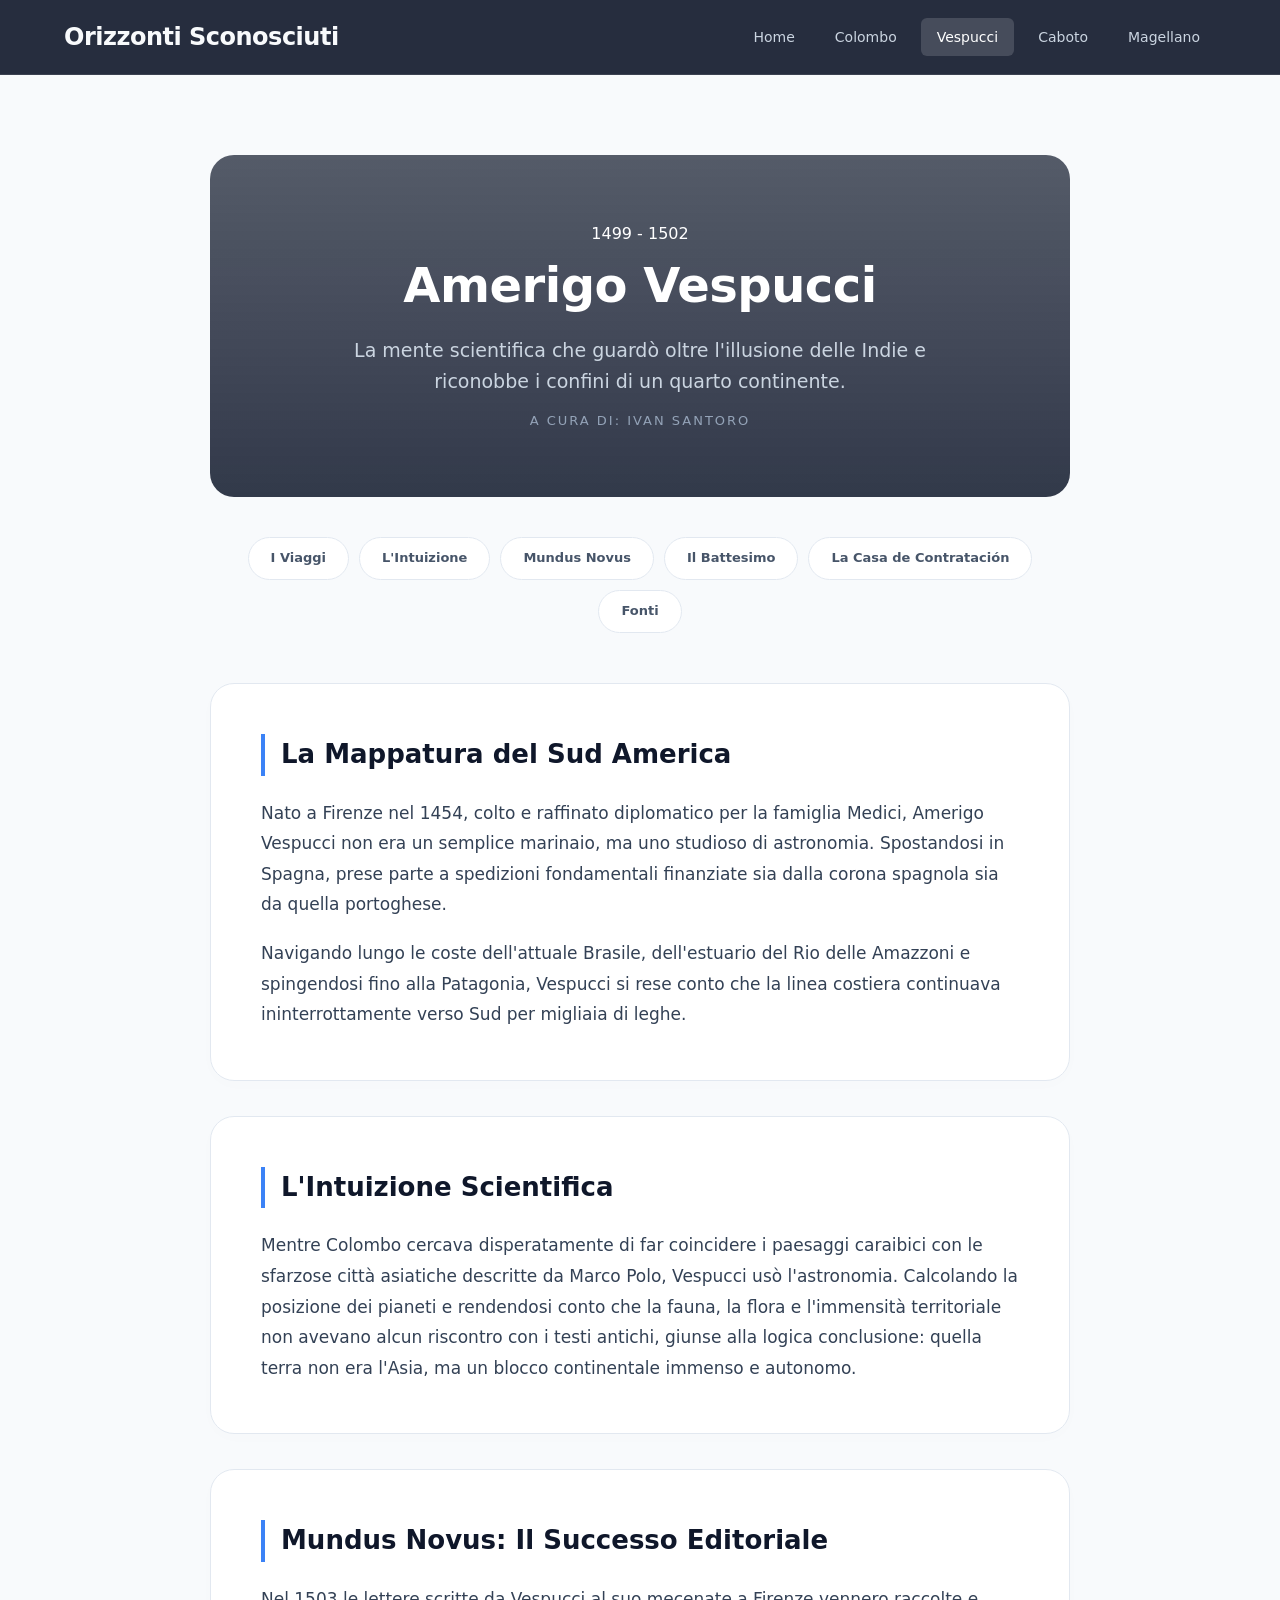
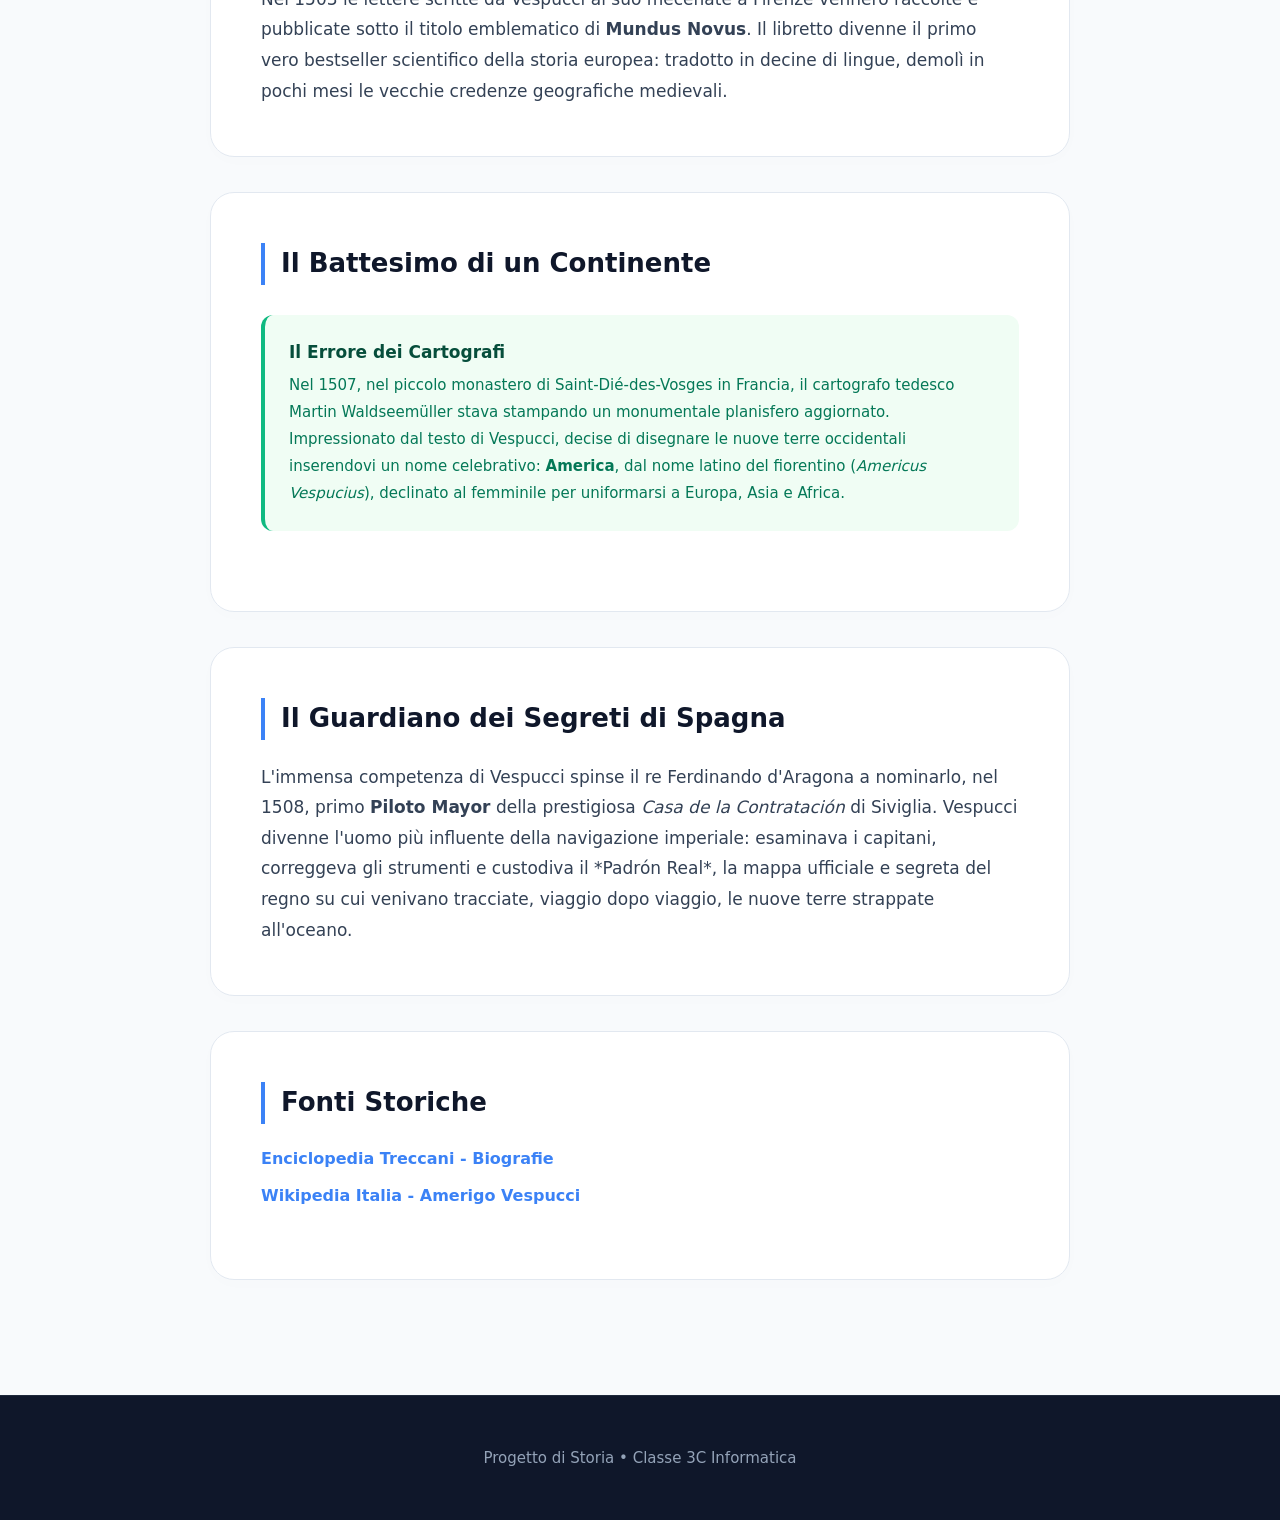
==== amerigo.html @ adb6362d "Update amerigo.html" ====
<!DOCTYPE html>
<html lang="it">
<head>
    <meta charset="UTF-8">
    <meta name="viewport" content="width=device-width, initial-scale=1.0">
    <title>Amerigo Vespucci - Mundus Novus</title>
    <link rel="stylesheet" href="style.css">
    <link rel="stylesheet" href="navigatori.css">
</head>
<body class="pagina-navigatore">

    <header>
        <div class="logo">
            <h1>Orizzonti Sconosciuti</h1>
        </div>
        <nav>
            <a href="index.html">Home</a>
            <a href="colombo.html">Colombo</a>
            <a href="amerigo.html" class="active">Vespucci</a>
            <a href="caboto.html">Caboto</a>
            <a href="magellano.html">Magellano</a>
        </nav>
    </header>

    <main class="container">
        <section class="pagina-hero vespucci animate-fade">
            <span class="date-hero">1499 - 1502</span>
            <h2>Amerigo Vespucci</h2>
            <p>La mente scientifica che guardò oltre l'illusione delle Indie e riconobbe i confini di un quarto continente.</p>
            <span class="autore">A cura di: Ivan Santoro</span>
        </section>

        <div class="ancore scroll-reveal">
            <a href="#viaggi">I Viaggi</a>
            <a href="#continente">L'Intuizione</a>
            <a href="#lettere">Mundus Novus</a>
            <a href="#nome">Il Battesimo</a>
            <a href="#siviglia">La Casa de Contratación</a>
            <a href="#fonti">Fonti</a>
        </div>

        <section id="viaggi" class="sezione-contenuto scroll-reveal">
            <h3>La Mappatura del Sud America</h3>
            <p>Nato a Firenze nel 1454, colto e raffinato diplomatico per la famiglia Medici, Amerigo Vespucci non era un semplice marinaio, ma uno studioso di astronomia. Spostandosi in Spagna, prese parte a spedizioni fondamentali finanziate sia dalla corona spagnola sia da quella portoghese.</p>
            <p>Navigando lungo le coste dell'attuale Brasile, dell'estuario del Rio delle Amazzoni e spingendosi fino alla Patagonia, Vespucci si rese conto che la linea costiera continuava ininterrottamente verso Sud per migliaia di leghe.</p>
        </section>

        <section id="continente" class="sezione-contenuto scroll-reveal">
            <h3>L'Intuizione Scientifica</h3>
            <p>Mentre Colombo cercava disperatamente di far coincidere i paesaggi caraibici con le sfarzose città asiatiche descritte da Marco Polo, Vespucci usò l'astronomia. Calcolando la posizione dei pianeti e rendendosi conto che la fauna, la flora e l'immensità territoriale non avevano alcun riscontro con i testi antichi, giunse alla logica conclusione: quella terra non era l'Asia, ma un blocco continentale immenso e autonomo.</p>
        </section>

        <section id="lettere" class="sezione-contenuto scroll-reveal">
            <h3>Mundus Novus: Il Successo Editoriale</h3>
            <p>Nel 1503 le lettere scritte da Vespucci al suo mecenate a Firenze vennero raccolte e pubblicate sotto il titolo emblematico di <strong>Mundus Novus</strong>. Il libretto divenne il primo vero bestseller scientifico della storia europea: tradotto in decine di lingue, demolì in pochi mesi le vecchie credenze geografiche medievali.</p>
        </section>

        <section id="nome" class="sezione-contenuto scroll-reveal">
            <h3>Il Battesimo di un Continente</h3>
            <div class="info-box">
                <h5>Il Errore dei Cartografi</h5>
                <p>Nel 1507, nel piccolo monastero di Saint-Dié-des-Vosges in Francia, il cartografo tedesco Martin Waldseemüller stava stampando un monumentale planisfero aggiornato. Impressionato dal testo di Vespucci, decise di disegnare le nuove terre occidentali inserendovi un nome celebrativo: <strong>America</strong>, dal nome latino del fiorentino (<em>Americus Vespucius</em>), declinato al femminile per uniformarsi a Europa, Asia e Africa.</p>
            </div>
        </section>

        <section id="siviglia" class="sezione-contenuto scroll-reveal">
            <h3>Il Guardiano dei Segreti di Spagna</h3>
            <p>L'immensa competenza di Vespucci spinse il re Ferdinando d'Aragona a nominarlo, nel 1508, primo <strong>Piloto Mayor</strong> della prestigiosa <em>Casa de la Contratación</em> di Siviglia. Vespucci divenne l'uomo più influente della navigazione imperiale: esaminava i capitani, correggeva gli strumenti e custodiva il *Padrón Real*, la mappa ufficiale e segreta del regno su cui venivano tracciate, viaggio dopo viaggio, le nuove terre strappate all'oceano.</p>
        </section>

        <section id="fonti" class="sezione-contenuto scroll-reveal fonti">
            <h3>Fonti Storiche</h3>
            <ul>
                <li><a href="https://www.treccani.it/enciclopedia/amerigo-vespucci/" target="_blank">Enciclopedia Treccani - Biografie</a></li>
                <li><a href="https://it.wikipedia.org/wiki/Amerigo_Vespucci" target="_blank">Wikipedia Italia - Amerigo Vespucci</a></li>
            </ul>
        </section>
    </main>

    <footer>
        <p>Progetto di Storia &bull; Classe 3C Informatica</p>
    </footer>

    <button id="backToTop" title="Torna in alto">&#9875;</button>
    <script src="main.js"></script>
</body>
</html>
---- style.css ----
/* --- RESET ARCHITETTURALE DI BASE --- */
* {
    margin: 0;
    padding: 0;
    box-sizing: border-box;
}

html {
    scroll-behavior: smooth;
    scroll-padding-top: 90px;
}

body {
    font-family: system-ui, -apple-system, BlinkMacSystemFont, 'Segoe UI', Roboto, sans-serif;
    background-color: #f8fafc;
    color: #1e293b;
    overflow-x: hidden;
    line-height: 1.6;
}

/* --- HEADER GLASSMORPHISM (STILE APPLE) --- */
header {
    background-color: rgba(15, 23, 42, 0.9);
    backdrop-filter: blur(12px);
    -webkit-backdrop-filter: blur(12px);
    display: flex;
    justify-content: space-between;
    align-items: center;
    padding: 18px 5%;
    position: sticky;
    top: 0;
    z-index: 1000;
    border-bottom: 1px solid rgba(255, 255, 255, 0.1);
}

.logo h1 {
    color: #f8fafc;
    font-size: 24px;
    font-weight: 800;
    letter-spacing: -0.5px;
}

nav {
    display: flex;
    gap: 8px;
}

nav a {
    color: #cbd5e1;
    text-decoration: none;
    padding: 8px 16px;
    border-radius: 6px;
    font-weight: 500;
    font-size: 14px;
    transition: all 0.25s ease;
}

nav a:hover, nav a.active {
    background-color: rgba(255, 255, 255, 0.15);
    color: #ffffff;
}

/* --- CINEMATIC HERO SECTION --- */
.hero {
    height: 65vh;
    min-height: 450px;
    background-image: linear-gradient(rgba(15, 23, 42, 0.65), rgba(15, 23, 42, 0.85)),
        url("https://images.unsplash.com/photo-1521295121783-8a321d551ad2?q=80&w=1600&auto=format&fit=crop");
    background-size: cover;
    background-position: center;
    display: flex;
    justify-content: center;
    align-items: center;
    text-align: center;
    padding: 0 20px;
}

.hero-text {
    max-width: 800px;
}

.hero h2 {
    color: #ffffff;
    font-size: clamp(32px, 5vw, 54px);
    font-weight: 800;
    margin-bottom: 20px;
    letter-spacing: -1px;
}

.hero p {
    color: #e2e8f0;
    font-size: clamp(16px, 2vw, 22px);
    font-weight: 300;
}

/* --- CONTENUTI PRINCIPALI --- */
main {
    max-width: 1200px;
    margin: 0 auto;
    padding: 80px 20px;
}

.introduzione {
    background: #ffffff;
    padding: 50px;
    border-radius: 20px;
    box-shadow: 0 10px 30px rgba(0,0,0,0.02);
    border: 1px solid #e2e8f0;
    margin-bottom: 90px;
}

.introduzione h2, .argomenti h2 {
    color: #0f172a;
    font-size: 32px;
    font-weight: 700;
    margin-bottom: 24px;
    letter-spacing: -0.5px;
}

.introduzione p {
    font-size: 18px;
    color: #475569;
    margin-bottom: 20px;
}

.introduzione p:last-child {
    margin-bottom: 0;
}

/* --- LE SMART CARDS --- */
.contenitore-card {
    display: grid;
    grid-template-columns: repeat(auto-fit, minmax(260px, 1fr));
    gap: 30px;
    margin-top: 30px;
}

.card {
    background: #ffffff;
    border-radius: 20px;
    border: 1px solid #e2e8f0;
    padding: 35px;
    display: flex;
    flex-direction: column;
    justify-content: space-between;
    box-shadow: 0 4px 6px -1px rgba(0, 0, 0, 0.01);
    transition: transform 0.4s cubic-bezier(0.175, 0.885, 0.32, 1.275), box-shadow 0.3s ease;
}

.card:hover {
    transform: translateY(-10px);
    box-shadow: 0 25px 40px -10px rgba(15, 23, 42, 0.12);
}

.card h3 {
    color: #0f172a;
    font-size: 22px;
    margin-bottom: 14px;
    font-weight: 700;
}

.card p {
    color: #64748b;
    font-size: 15px;
    margin-bottom: 30px;
}

.btn {
    display: block;
    text-align: center;
    background-color: #0f172a;
    color: #ffffff;
    text-decoration: none;
    padding: 12px 24px;
    border-radius: 10px;
    font-weight: 600;
    font-size: 14px;
    transition: background-color 0.2s ease;
}

.btn:hover {
    background-color: #1e293b;
}

/* --- PIE DI PAGINA STILIZZATO --- */
footer {
    background-color: #0f172a;
    color: #64748b;
    text-align: center;
    padding: 50px 20px;
    border-top: 1px solid #1e293b;
}

footer p {
    font-size: 15px;
    font-weight: 500;
    color: #94a3b8;
}

footer .credits {
    margin-top: 12px;
    font-size: 14px;
    color: #64748b;
}

footer .credits span {
    color: #f1f5f9;
    font-weight: 600;
}

/* --- PULSANTE TORNA SU (BACK TO TOP) --- */
#backToTop {
    display: none;
    position: fixed;
    bottom: 30px;
    right: 30px;
    z-index: 99;
    background-color: #0f172a;
    color: white;
    border: 1px solid #334155;
    width: 48px;
    height: 48px;
    border-radius: 50%;
    font-size: 20px;
    cursor: pointer;
    transition: all 0.25s ease;
    box-shadow: 0 4px 15px rgba(0,0,0,0.2);
}

#backToTop:hover {
    background-color: #1e293b;
    transform: translateY(-4px);
}

/* --- CONFIGURAZIONI ANIMAZIONI JS --- */
.animate-fade {
    animation: fadeIn 0.8s ease forwards;
}

@keyframes fadeIn {
    from { opacity: 0; transform: translateY(15px); }
    to { opacity: 1; transform: translateY(0); }
}

.scroll-reveal {
    opacity: 0;
    transform: translateY(40px);
    filter: blur(4px);
    transition: opacity 0.8s ease, transform 0.8s ease, filter 0.8s ease;
}

.scroll-reveal.revealed {
    opacity: 1;
    transform: translateY(0);
    filter: blur(0);
}

/* --- RESPONSIVE OPTIMIZATION --- */
@media (max-width: 768px) {
    header {
        flex-direction: column;
        gap: 15px;
        padding: 20px;
    }
    nav {
        flex-wrap: wrap;
        justify-content: center;
    }
    .introduzione {
        padding: 30px;
    }
}
---- navigatori.css ----
/* --- ARCHITETTURA PAGINE INTERNE --- */
.container {
    max-width: 900px !important;
}

/* HERO CON SFONDO BANNER DINAMICO */
.pagina-hero {
    height: 38vh;
    min-height: 300px;
    border-radius: 24px;
    display: flex;
    flex-direction: column;
    justify-content: center;
    align-items: center;
    text-align: center;
    padding: 40px;
    color: white;
    margin-bottom: 40px;
    background-size: cover;
    background-position: center;
}

.pagina-hero.colombo { background-image: linear-gradient(rgba(15, 23, 42, 0.7), rgba(15, 23, 42, 0.85)), url("https://images.unsplash.com/photo-1505764706515-aa95265c5abc?q=80&w=1200"); }
.pagina-hero.vespucci { background-image: linear-gradient(rgba(15, 23, 42, 0.7), rgba(15, 23, 42, 0.85)), url("https://images.unsplash.com/photo-1451187580459-43490279c0fa?q=80&w=1200"); }
.pagina-hero.caboto { background-image: linear-gradient(rgba(15, 23, 42, 0.7), rgba(15, 23, 42, 0.85)), url("https://images.unsplash.com/photo-1516450360452-9312f5e86fc7?q=80&w=1200"); }
.pagina-hero.magellano { background-image: linear-gradient(rgba(15, 23, 42, 0.7), rgba(15, 23, 42, 0.85)), url("https://images.unsplash.com/photo-1507525428034-b723cf961d3e?q=80&w=1200"); }

.pagina-hero h2 {
    font-size: clamp(30px, 4.5vw, 48px);
    font-weight: 800;
    margin-bottom: 12px;
    letter-spacing: -0.5px;
}

.pagina-hero p {
    font-size: clamp(15px, 1.6vw, 19px);
    color: #cbd5e1;
    max-width: 650px;
    font-weight: 300;
}

.pagina-hero .autore {
    margin-top: 15px;
    font-size: 13px;
    text-transform: uppercase;
    letter-spacing: 2px;
    color: #94a3b8;
}

/* INDICI ANCORE ARROTONDATI (PILLOLE) */
.ancore {
    display: flex;
    flex-wrap: wrap;
    gap: 10px;
    justify-content: center;
    margin-bottom: 50px;
}

.ancore a {
    text-decoration: none;
    background-color: #ffffff;
    color: #475569;
    padding: 10px 22px;
    border-radius: 30px;
    font-size: 13px;
    font-weight: 600;
    border: 1px solid #e2e8f0;
    transition: all 0.25s ease;
}

.ancore a:hover {
    background-color: #0f172a;
    color: #ffffff;
    border-color: #0f172a;
    transform: translateY(-2px);
}

/* SEZIONI ARTICOLO EDITORIALE */
.sezione-contenuto {
    background: #ffffff;
    border-radius: 24px;
    padding: 50px;
    margin-bottom: 35px;
    border: 1px solid #e2e8f0;
    box-shadow: 0 4px 20px rgba(0,0,0,0.01);
}

.sezione-contenuto h3 {
    color: #0f172a;
    font-size: 26px;
    font-weight: 700;
    margin-bottom: 22px;
    border-left: 4px solid #3b82f6;
    padding-left: 16px;
}

.sezione-contenuto p {
    font-size: 17px;
    color: #334155;
    line-height: 1.8;
    margin-bottom: 18px;
}

.sezione-contenuto p:last-child {
    margin-bottom: 0;
}

/* SISTEMA LISTE */
.sezione-contenuto ul {
    margin-left: 25px;
    margin-bottom: 20px;
    color: #334155;
}

.sezione-contenuto li {
    margin-bottom: 12px;
    font-size: 16px;
}

/* APPUNTI E CURIOSTIÀ (HIGHLIGHT BOX) */
.info-box {
    background-color: #f0fdf4;
    border-left: 4px solid #10b981;
    padding: 24px;
    border-radius: 12px;
    margin: 30px 0;
}

.info-box h5 {
    color: #064e3b;
    font-size: 17px;
    font-weight: 700;
    margin-bottom: 6px;
}

.info-box p {
    color: #047857;
    font-size: 15px;
    margin-bottom: 0;
}

/* BLOCCO FONTI LINKABILI */
.fonti ul {
    list-style-type: none;
    margin-left: 0;
}

.fonti li a {
    color: #3b82f6;
    text-decoration: none;
    font-weight: 600;
    font-size: 16px;
    display: inline-block;
    transition: color 0.2s ease;
}

.fonti li a:hover {
    color: #1d4ed8;
    text-decoration: underline;
}

@media (max-width: 768px) {
    .sezione-contenuto {
        padding: 35px 20px;
    }
}
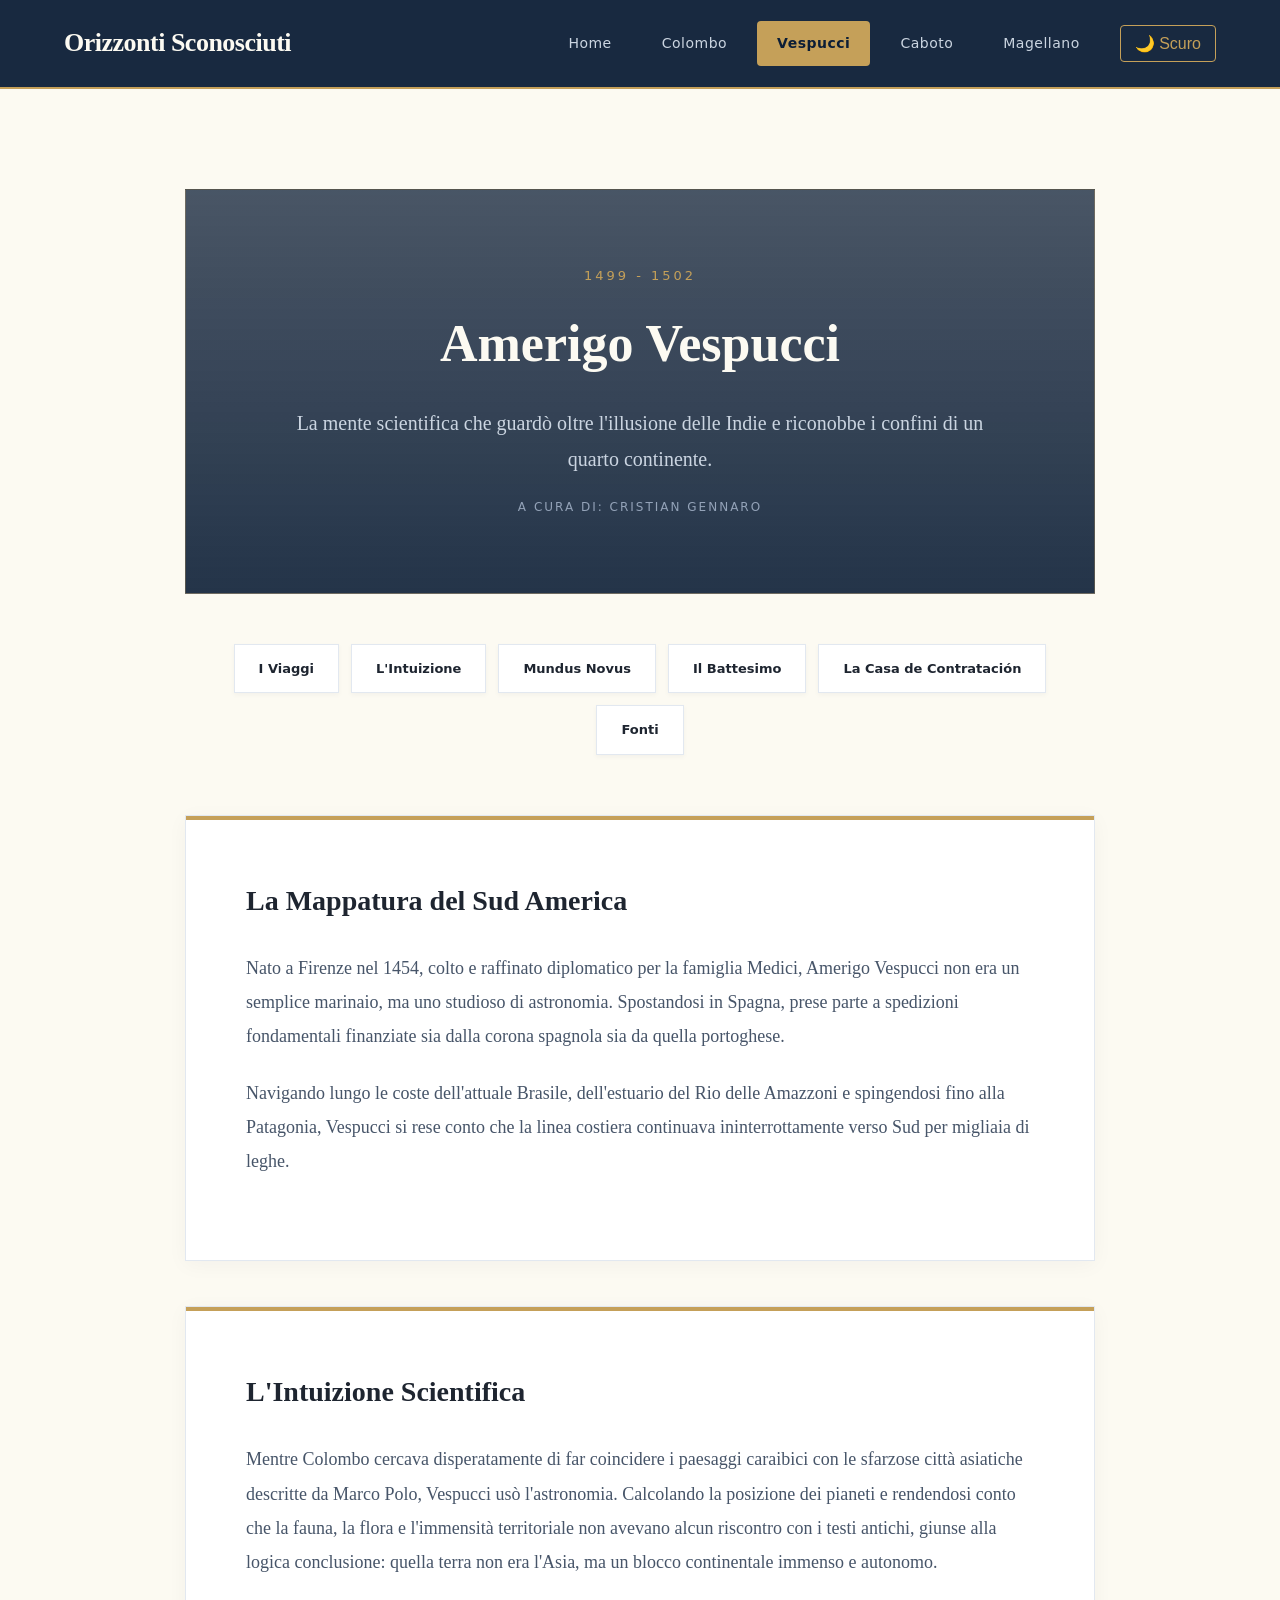
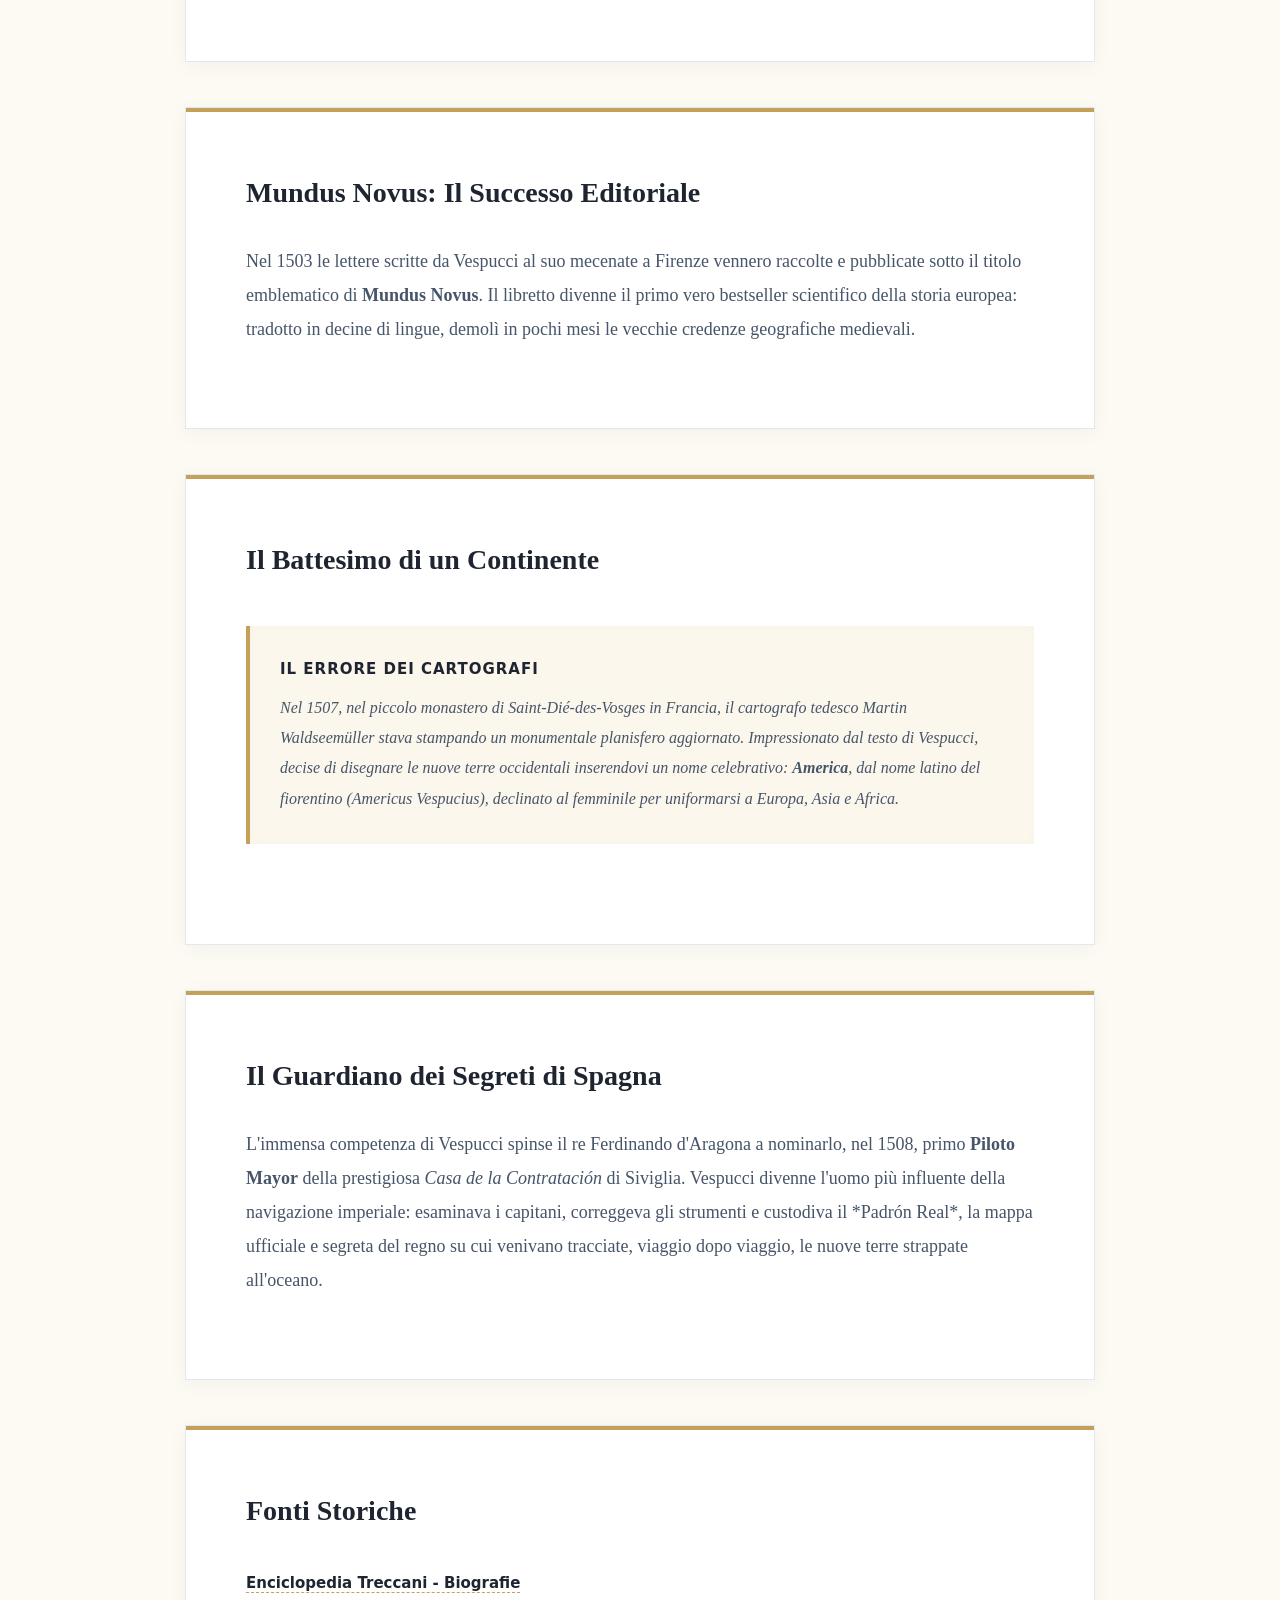
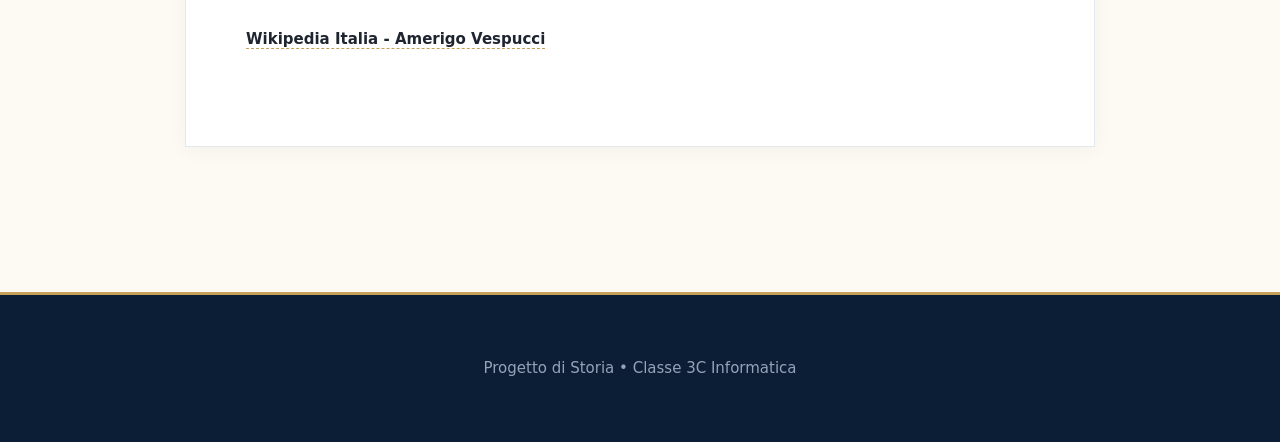
==== commit 5f2fa4b0: "nomi" ====
--- a/amerigo.html
+++ b/amerigo.html
@@ -27,7 +27,7 @@
             <span class="date-hero">1499 - 1502</span>
             <h2>Amerigo Vespucci</h2>
             <p>La mente scientifica che guardò oltre l'illusione delle Indie e riconobbe i confini di un quarto continente.</p>
-            <span class="autore">A cura di: Ivan Santoro</span>
+            <span class="autore">A cura di: Cristian Gennaro</span>
         </section>
 
         <div class="ancore scroll-reveal">
--- a/style.css
+++ b/style.css
@@ -1,71 +1,164 @@
-/* --- RESET ARCHITETTURALE DI BASE --- */
+/* --- TAVOLOZZA COLORI STORICA VARIABILE --- */
+:root {
+    /* Tema Chiaro (Premium Heritage) */
+    --bg-page: #fcfaf2;         /* Carta/Avorio antico */
+    --bg-card: #ffffff;         /* Bianco puro per stacco */
+    --text-main: #1e2530;       /* Antracite morbido */
+    --text-muted: #475569;      /* Grigio ardesia */
+    --text-hero: #e2e8f0;
+    --navy-imperial: #0c1e36;   /* Blu Oltremare degli oceani */
+    --gold-ancient: #c5a059;    /* Oro antico / Ottone dei sestanti */
+    --shadow: rgba(12, 30, 54, 0.04);
+    --shadow-hover: rgba(12, 30, 54, 0.15);
+    --border-color: #e2e8f0;
+    --box-info-bg: #fbf7ec;
+}
+
+[data-theme="dark"] {
+    /* Tema Scuro (Abisso Oceanico Noctis) */
+    --bg-page: #07111e;         /* Blu notte profondo quasi nero */
+    --bg-card: #0c1e36;         /* Il blu oltremare diventa lo sfondo delle card */
+    --text-main: #fcfaf2;       /* Il testo diventa avorio */
+    --text-muted: #cbd5e1;      /* Grigio chiaro */
+    --text-hero: #e2e8f0;
+    --navy-imperial: #07111e;   /* Inversione sui contrasti dei menu */
+    --gold-ancient: #e5c17d;    /* Un oro leggermente più luminoso per risaltare sullo scuro */
+    --shadow: rgba(0, 0, 0, 0.4);
+    --shadow-hover: rgba(197, 160, 89, 0.15);
+    --border-color: #1e293b;
+    --box-info-bg: #112237;
+}
+
 * {
     margin: 0;
     padding: 0;
     box-sizing: border-box;
+    transition: background-color 0.4s ease, color 0.4s ease, border-color 0.4s ease, box-shadow 0.4s ease;
 }
 
 html {
     scroll-behavior: smooth;
-    scroll-padding-top: 90px;
+    scroll-padding-top: 100px;
 }
 
 body {
-    font-family: system-ui, -apple-system, BlinkMacSystemFont, 'Segoe UI', Roboto, sans-serif;
-    background-color: #f8fafc;
-    color: #1e293b;
+    font-family: 'Georgia', Garamond, serif;
+    background-color: var(--bg-page);
+    color: var(--text-main);
     overflow-x: hidden;
-    line-height: 1.6;
-}
-
-/* --- HEADER GLASSMORPHISM (STILE APPLE) --- */
+    line-height: 1.8;
+}
+
+/* --- CINEMATIC SCREEN LOADER --- */
+#loader {
+    position: fixed;
+    top: 0; left: 0; width: 100%; height: 100%;
+    background-color: #0c1e36;
+    z-index: 9999;
+    display: flex;
+    flex-direction: column;
+    justify-content: center;
+    align-items: center;
+    color: #c5a059;
+    transition: opacity 0.6s ease, visibility 0.6s;
+}
+
+.bussola-loader {
+    width: 60px;
+    height: 60px;
+    border: 4px dashed #c5a059;
+    border-radius: 50%;
+    animation: ruota 3s linear infinite;
+    margin-bottom: 20px;
+}
+
+@keyframes ruota {
+    from { transform: rotate(0deg); }
+    to { transform: rotate(360deg); }
+}
+
+#loader p {
+    font-family: system-ui, sans-serif;
+    font-size: 14px;
+    letter-spacing: 2px;
+    text-transform: uppercase;
+}
+
+/* --- NAVIGAZIONE IMPERIALE --- */
 header {
-    background-color: rgba(15, 23, 42, 0.9);
-    backdrop-filter: blur(12px);
-    -webkit-backdrop-filter: blur(12px);
+    background-color: rgba(12, 30, 54, 0.95);
+    backdrop-filter: blur(10px);
+    -webkit-backdrop-filter: blur(10px);
     display: flex;
     justify-content: space-between;
     align-items: center;
-    padding: 18px 5%;
+    padding: 20px 5%;
     position: sticky;
     top: 0;
     z-index: 1000;
-    border-bottom: 1px solid rgba(255, 255, 255, 0.1);
+    border-bottom: 2px solid var(--gold-ancient);
 }
 
 .logo h1 {
-    color: #f8fafc;
-    font-size: 24px;
-    font-weight: 800;
+    color: #fcfaf2;
+    font-family: 'Georgia', serif;
+    font-size: 26px;
+    font-weight: 900;
     letter-spacing: -0.5px;
 }
 
 nav {
     display: flex;
-    gap: 8px;
+    gap: 10px;
+    align-items: center;
 }
 
 nav a {
     color: #cbd5e1;
     text-decoration: none;
-    padding: 8px 16px;
-    border-radius: 6px;
+    padding: 10px 20px;
+    border-radius: 4px;
+    font-family: system-ui, sans-serif;
     font-weight: 500;
     font-size: 14px;
-    transition: all 0.25s ease;
+    letter-spacing: 0.5px;
+    transition: all 0.3s ease;
 }
 
 nav a:hover, nav a.active {
-    background-color: rgba(255, 255, 255, 0.15);
-    color: #ffffff;
-}
-
-/* --- CINEMATIC HERO SECTION --- */
+    background-color: var(--gold-ancient);
+    color: #0c1e36;
+    font-weight: 600;
+}
+
+/* --- INTERRUTTORE TEMA INIETTATO DA JS --- */
+.theme-toggle-btn {
+    background: none;
+    border: 1px solid var(--gold-ancient);
+    color: var(--gold-ancient);
+    padding: 8px 14px;
+    cursor: pointer;
+    border-radius: 4px;
+    font-size: 16px;
+    display: flex;
+    align-items: center;
+    justify-content: center;
+    transition: all 0.3s ease;
+    margin-left: 10px;
+}
+
+.theme-toggle-btn:hover {
+    background-color: var(--gold-ancient);
+    color: #0c1e36;
+    transform: scale(1.05);
+}
+
+/* --- BANNER PRINCIPALE ED EDITORIALE --- */
 .hero {
-    height: 65vh;
-    min-height: 450px;
-    background-image: linear-gradient(rgba(15, 23, 42, 0.65), rgba(15, 23, 42, 0.85)),
-        url("https://images.unsplash.com/photo-1521295121783-8a321d551ad2?q=80&w=1600&auto=format&fit=crop");
+    height: 75vh;
+    min-height: 500px;
+    background-image: linear-gradient(rgba(12, 30, 54, 0.7), rgba(12, 30, 54, 0.9)),
+        url("https://images.unsplash.com/photo-1521295121783-8a321d551ad2?q=80&w=1600");
     background-size: cover;
     background-position: center;
     display: flex;
@@ -73,180 +166,206 @@
     align-items: center;
     text-align: center;
     padding: 0 20px;
-}
-
-.hero-text {
-    max-width: 800px;
+    border-bottom: 4px double var(--gold-ancient);
+}
+
+.hero-text { max-width: 850px; }
+
+.hero .subtitle {
+    display: block;
+    color: var(--gold-ancient);
+    font-family: system-ui, sans-serif;
+    text-transform: uppercase;
+    letter-spacing: 4px;
+    font-size: 14px;
+    margin-bottom: 15px;
 }
 
 .hero h2 {
-    color: #ffffff;
-    font-size: clamp(32px, 5vw, 54px);
+    color: #fcfaf2;
+    font-size: clamp(36px, 6vw, 60px);
     font-weight: 800;
-    margin-bottom: 20px;
+    margin-bottom: 25px;
     letter-spacing: -1px;
 }
 
 .hero p {
-    color: #e2e8f0;
-    font-size: clamp(16px, 2vw, 22px);
+    color: var(--text-hero);
+    font-size: clamp(18px, 2vw, 24px);
     font-weight: 300;
 }
 
-/* --- CONTENUTI PRINCIPALI --- */
+/* --- GRIGLIA E CONTENITORI --- */
 main {
     max-width: 1200px;
     margin: 0 auto;
-    padding: 80px 20px;
+    padding: 100px 20px;
 }
 
 .introduzione {
-    background: #ffffff;
-    padding: 50px;
-    border-radius: 20px;
-    box-shadow: 0 10px 30px rgba(0,0,0,0.02);
-    border: 1px solid #e2e8f0;
-    margin-bottom: 90px;
+    background: var(--bg-card);
+    padding: 60px;
+    border-radius: 4px;
+    box-shadow: 0 15px 40px var(--shadow);
+    border: 1px solid var(--border-color);
+    border-top: 4px solid var(--gold-ancient);
+    margin-bottom: 100px;
 }
 
 .introduzione h2, .argomenti h2 {
-    color: #0f172a;
-    font-size: 32px;
+    color: var(--text-main);
+    font-size: 36px;
     font-weight: 700;
+    margin-bottom: 30px;
+    text-align: center;
+}
+
+.introduzione p {
+    font-size: 19px;
+    color: var(--text-muted);
     margin-bottom: 24px;
-    letter-spacing: -0.5px;
-}
-
-.introduzione p {
-    font-size: 18px;
-    color: #475569;
-    margin-bottom: 20px;
-}
-
-.introduzione p:last-child {
-    margin-bottom: 0;
-}
-
-/* --- LE SMART CARDS --- */
+}
+
+.text-center { text-align: center; }
+
+/* --- LE AFFASCINANTI CARD STORICHE --- */
 .contenitore-card {
     display: grid;
-    grid-template-columns: repeat(auto-fit, minmax(260px, 1fr));
-    gap: 30px;
-    margin-top: 30px;
+    grid-template-columns: repeat(auto-fit, minmax(280px, 1fr));
+    gap: 40px;
+    margin-top: 50px;
 }
 
 .card {
-    background: #ffffff;
-    border-radius: 20px;
-    border: 1px solid #e2e8f0;
-    padding: 35px;
+    background: var(--bg-card);
+    border: 1px solid var(--border-color);
+    padding: 40px 30px;
+    position: relative;
     display: flex;
     flex-direction: column;
     justify-content: space-between;
-    box-shadow: 0 4px 6px -1px rgba(0, 0, 0, 0.01);
-    transition: transform 0.4s cubic-bezier(0.175, 0.885, 0.32, 1.275), box-shadow 0.3s ease;
+    box-shadow: 0 4px 20px var(--shadow);
+    transition: all 0.4s cubic-bezier(0.165, 0.84, 0.44, 1), background-color 0.4s ease, border-color 0.4s ease;
+}
+
+.card-badge {
+    position: absolute;
+    top: -15px; left: 30px;
+    background-color: var(--gold-ancient);
+    color: #0c1e36;
+    font-family: system-ui, sans-serif;
+    font-weight: 700;
+    padding: 4px 14px;
+    font-size: 13px;
+    border-radius: 20px;
+    box-shadow: 0 4px 10px rgba(197,160,89,0.3);
 }
 
 .card:hover {
-    transform: translateY(-10px);
-    box-shadow: 0 25px 40px -10px rgba(15, 23, 42, 0.12);
+    transform: translateY(-8px);
+    border-color: var(--gold-ancient);
+    box-shadow: 0 30px 50px var(--shadow-hover);
 }
 
 .card h3 {
-    color: #0f172a;
-    font-size: 22px;
-    margin-bottom: 14px;
-    font-weight: 700;
+    color: var(--text-main);
+    font-size: 24px;
+    margin-bottom: 16px;
+    margin-top: 10px;
 }
 
 .card p {
-    color: #64748b;
-    font-size: 15px;
-    margin-bottom: 30px;
+    color: var(--text-muted);
+    font-size: 16px;
+    margin-bottom: 35px;
 }
 
 .btn {
     display: block;
     text-align: center;
-    background-color: #0f172a;
-    color: #ffffff;
+    background-color: var(--gold-ancient);
+    color: #0c1e36;
     text-decoration: none;
-    padding: 12px 24px;
-    border-radius: 10px;
+    padding: 14px 24px;
+    font-family: system-ui, sans-serif;
     font-weight: 600;
-    font-size: 14px;
-    transition: background-color 0.2s ease;
+    font-size: 13px;
+    text-transform: uppercase;
+    letter-spacing: 1px;
+    border: 1px solid var(--gold-ancient);
+    transition: all 0.3s ease;
 }
 
 .btn:hover {
-    background-color: #1e293b;
-}
-
-/* --- PIE DI PAGINA STILIZZATO --- */
+    background-color: transparent;
+    color: var(--gold-ancient);
+}
+
+/* --- FOOTER REGALE --- */
 footer {
-    background-color: #0f172a;
-    color: #64748b;
+    background-color: #0c1e36;
+    color: #94a3b8;
     text-align: center;
-    padding: 50px 20px;
-    border-top: 1px solid #1e293b;
+    padding: 60px 20px;
+    border-top: 3px solid var(--gold-ancient);
 }
 
 footer p {
+    font-family: system-ui, sans-serif;
     font-size: 15px;
-    font-weight: 500;
     color: #94a3b8;
 }
 
 footer .credits {
-    margin-top: 12px;
+    margin-top: 15px;
     font-size: 14px;
     color: #64748b;
 }
 
 footer .credits span {
-    color: #f1f5f9;
+    color: var(--gold-ancient);
     font-weight: 600;
 }
 
-/* --- PULSANTE TORNA SU (BACK TO TOP) --- */
+/* --- TIMONE / ANCORA DI RITORNO IN ALTO --- */
 #backToTop {
     display: none;
     position: fixed;
-    bottom: 30px;
-    right: 30px;
+    bottom: 40px; right: 40px;
     z-index: 99;
-    background-color: #0f172a;
-    color: white;
-    border: 1px solid #334155;
-    width: 48px;
-    height: 48px;
+    background-color: var(--gold-ancient);
+    color: #0c1e36;
+    border: none;
+    width: 52px; height: 52px;
     border-radius: 50%;
-    font-size: 20px;
+    font-size: 24px;
     cursor: pointer;
-    transition: all 0.25s ease;
-    box-shadow: 0 4px 15px rgba(0,0,0,0.2);
+    transition: all 0.3s ease;
+    box-shadow: 0 4px 20px rgba(0,0,0,0.2);
 }
 
 #backToTop:hover {
-    background-color: #1e293b;
-    transform: translateY(-4px);
-}
-
-/* --- CONFIGURAZIONI ANIMAZIONI JS --- */
+    background-color: #0c1e36;
+    color: var(--gold-ancient);
+    transform: translateY(-5px) rotate(45deg);
+    border: 1px solid var(--gold-ancient);
+}
+
+/* --- ANIMAZIONI JAVASCRIPT ANIMATE-REVEAL --- */
 .animate-fade {
-    animation: fadeIn 0.8s ease forwards;
+    animation: fadeIn 1s cubic-bezier(0.215, 0.610, 0.355, 1) forwards;
 }
 
 @keyframes fadeIn {
-    from { opacity: 0; transform: translateY(15px); }
+    from { opacity: 0; transform: translateY(20px); }
     to { opacity: 1; transform: translateY(0); }
 }
 
 .scroll-reveal {
     opacity: 0;
-    transform: translateY(40px);
-    filter: blur(4px);
-    transition: opacity 0.8s ease, transform 0.8s ease, filter 0.8s ease;
+    transform: translateY(50px);
+    filter: blur(5px);
+    transition: opacity 1s cubic-bezier(0.215, 0.610, 0.355, 1), transform 1s cubic-bezier(0.215, 0.610, 0.355, 1), filter 1s ease;
 }
 
 .scroll-reveal.revealed {
@@ -255,18 +374,9 @@
     filter: blur(0);
 }
 
-/* --- RESPONSIVE OPTIMIZATION --- */
 @media (max-width: 768px) {
-    header {
-        flex-direction: column;
-        gap: 15px;
-        padding: 20px;
-    }
-    nav {
-        flex-wrap: wrap;
-        justify-content: center;
-    }
-    .introduzione {
-        padding: 30px;
-    }
-}
+    header { flex-direction: column; gap: 20px; }
+    nav { flex-wrap: wrap; justify-content: center; }
+    .introduzione { padding: 35px 20px; }
+    .theme-toggle-btn { margin-left: 0; margin-top: 10px; }
+}
--- a/navigatori.css
+++ b/navigatori.css
@@ -1,166 +1,175 @@
-/* --- ARCHITETTURA PAGINE INTERNE --- */
 .container {
-    max-width: 900px !important;
+    max-width: 950px !important;
 }
 
-/* HERO CON SFONDO BANNER DINAMICO */
+.date-hero {
+    display: block;
+    color: var(--gold-ancient);
+    font-family: system-ui, sans-serif;
+    text-transform: uppercase;
+    letter-spacing: 3px;
+    font-size: 13px;
+    margin-bottom: 10px;
+}
+
 .pagina-hero {
-    height: 38vh;
-    min-height: 300px;
-    border-radius: 24px;
+    height: 45vh;
+    min-height: 350px;
+    border: 1px solid rgba(197, 160, 89, 0.3);
     display: flex;
     flex-direction: column;
     justify-content: center;
     align-items: center;
     text-align: center;
     padding: 40px;
-    color: white;
-    margin-bottom: 40px;
+    color: #fcfaf2;
+    margin-bottom: 50px;
     background-size: cover;
     background-position: center;
 }
 
-.pagina-hero.colombo { background-image: linear-gradient(rgba(15, 23, 42, 0.7), rgba(15, 23, 42, 0.85)), url("https://images.unsplash.com/photo-1505764706515-aa95265c5abc?q=80&w=1200"); }
-.pagina-hero.vespucci { background-image: linear-gradient(rgba(15, 23, 42, 0.7), rgba(15, 23, 42, 0.85)), url("https://images.unsplash.com/photo-1451187580459-43490279c0fa?q=80&w=1200"); }
-.pagina-hero.caboto { background-image: linear-gradient(rgba(15, 23, 42, 0.7), rgba(15, 23, 42, 0.85)), url("https://images.unsplash.com/photo-1516450360452-9312f5e86fc7?q=80&w=1200"); }
-.pagina-hero.magellano { background-image: linear-gradient(rgba(15, 23, 42, 0.7), rgba(15, 23, 42, 0.85)), url("https://images.unsplash.com/photo-1507525428034-b723cf961d3e?q=80&w=1200"); }
+.pagina-hero.colombo { background-image: linear-gradient(rgba(12, 30, 54, 0.75), rgba(12, 30, 54, 0.9)), url("https://images.unsplash.com/photo-1505764706515-aa95265c5abc?q=80&w=1200"); }
+.pagina-hero.vespucci { background-image: linear-gradient(rgba(12, 30, 54, 0.75), rgba(12, 30, 54, 0.9)), url("https://images.unsplash.com/photo-1451187580459-43490279c0fa?q=80&w=1200"); }
+.pagina-hero.caboto { background-image: linear-gradient(rgba(12, 30, 54, 0.75), rgba(12, 30, 54, 0.9)), url("https://images.unsplash.com/photo-1516450360452-9312f5e86fc7?q=80&w=1200"); }
+.pagina-hero.magellano { background-image: linear-gradient(rgba(12, 30, 54, 0.75), rgba(12, 30, 54, 0.9)), url("https://images.unsplash.com/photo-1507525428034-b723cf961d3e?q=80&w=1200"); }
 
 .pagina-hero h2 {
-    font-size: clamp(30px, 4.5vw, 48px);
-    font-weight: 800;
-    margin-bottom: 12px;
-    letter-spacing: -0.5px;
+    font-size: clamp(34px, 5vw, 52px);
+    font-weight: 700;
+    margin-bottom: 15px;
 }
 
 .pagina-hero p {
-    font-size: clamp(15px, 1.6vw, 19px);
+    font-size: clamp(16px, 1.8vw, 20px);
     color: #cbd5e1;
-    max-width: 650px;
-    font-weight: 300;
+    max-width: 700px;
 }
 
 .pagina-hero .autore {
-    margin-top: 15px;
-    font-size: 13px;
+    margin-top: 20px;
+    font-family: system-ui, sans-serif;
+    font-size: 12px;
     text-transform: uppercase;
     letter-spacing: 2px;
     color: #94a3b8;
 }
 
-/* INDICI ANCORE ARROTONDATI (PILLOLE) */
 .ancore {
     display: flex;
     flex-wrap: wrap;
-    gap: 10px;
+    gap: 12px;
     justify-content: center;
-    margin-bottom: 50px;
+    margin-bottom: 60px;
 }
 
 .ancore a {
     text-decoration: none;
-    background-color: #ffffff;
-    color: #475569;
-    padding: 10px 22px;
-    border-radius: 30px;
+    background-color: var(--bg-card);
+    color: var(--text-main);
+    padding: 12px 24px;
+    font-family: system-ui, sans-serif;
     font-size: 13px;
     font-weight: 600;
-    border: 1px solid #e2e8f0;
-    transition: all 0.25s ease;
+    border: 1px solid var(--border-color);
+    box-shadow: 0 2px 5px var(--shadow);
+    transition: all 0.3s ease;
 }
 
 .ancore a:hover {
-    background-color: #0f172a;
-    color: #ffffff;
-    border-color: #0f172a;
-    transform: translateY(-2px);
+    background-color: var(--gold-ancient);
+    color: #0c1e36;
+    border-color: var(--gold-ancient);
+    transform: translateY(-3px);
 }
 
-/* SEZIONI ARTICOLO EDITORIALE */
+.icon-nav {
+    margin-right: 6px;
+    font-size: 14px;
+}
+
 .sezione-contenuto {
-    background: #ffffff;
-    border-radius: 24px;
-    padding: 50px;
-    margin-bottom: 35px;
-    border: 1px solid #e2e8f0;
-    box-shadow: 0 4px 20px rgba(0,0,0,0.01);
+    background: var(--bg-card);
+    padding: 60px;
+    margin-bottom: 45px;
+    border: 1px solid var(--border-color);
+    position: relative;
+    box-shadow: 0 4px 20px var(--shadow);
+}
+
+.sezione-contenuto::before {
+    content: '';
+    position: absolute;
+    top: 0; left: 0; width: 100%; height: 4px;
+    background-color: var(--gold-ancient);
 }
 
 .sezione-contenuto h3 {
-    color: #0f172a;
-    font-size: 26px;
+    color: var(--text-main);
+    font-size: 28px;
     font-weight: 700;
-    margin-bottom: 22px;
-    border-left: 4px solid #3b82f6;
-    padding-left: 16px;
+    margin-bottom: 25px;
 }
 
 .sezione-contenuto p {
-    font-size: 17px;
-    color: #334155;
-    line-height: 1.8;
-    margin-bottom: 18px;
+    font-size: 18px;
+    color: var(--text-muted);
+    line-height: 1.9;
+    margin-bottom: 22px;
 }
 
-.sezione-contenuto p:last-child {
-    margin-bottom: 0;
-}
-
-/* SISTEMA LISTE */
 .sezione-contenuto ul {
-    margin-left: 25px;
-    margin-bottom: 20px;
-    color: #334155;
+    margin-left: 30px;
+    margin-bottom: 25px;
 }
 
 .sezione-contenuto li {
-    margin-bottom: 12px;
-    font-size: 16px;
+    margin-bottom: 14px;
+    font-size: 17px;
+    color: var(--text-muted);
 }
 
-/* APPUNTI E CURIOSTIÀ (HIGHLIGHT BOX) */
 .info-box {
-    background-color: #f0fdf4;
-    border-left: 4px solid #10b981;
-    padding: 24px;
-    border-radius: 12px;
-    margin: 30px 0;
+    background-color: var(--box-info-bg);
+    border-left: 4px solid var(--gold-ancient);
+    padding: 30px;
+    margin: 40px 0;
+    box-shadow: inset 0 0 10px rgba(0,0,0,0.02);
 }
 
 .info-box h5 {
-    color: #064e3b;
-    font-size: 17px;
+    color: var(--text-main);
+    font-family: system-ui, sans-serif;
+    text-transform: uppercase;
+    letter-spacing: 1px;
+    font-size: 15px;
     font-weight: 700;
-    margin-bottom: 6px;
+    margin-bottom: 10px;
 }
 
 .info-box p {
-    color: #047857;
-    font-size: 15px;
+    color: var(--text-muted);
+    font-size: 16px;
     margin-bottom: 0;
+    font-style: italic;
 }
 
-/* BLOCCO FONTI LINKABILI */
-.fonti ul {
-    list-style-type: none;
-    margin-left: 0;
-}
-
+.fonti ul { list-style-type: none; margin-left: 0; }
+.fonti li { padding: 6px 0; }
 .fonti li a {
-    color: #3b82f6;
+    color: var(--text-main);
     text-decoration: none;
     font-weight: 600;
-    font-size: 16px;
-    display: inline-block;
-    transition: color 0.2s ease;
+    font-family: system-ui, sans-serif;
+    font-size: 15px;
+    border-bottom: 1px dashed var(--gold-ancient);
+    transition: all 0.2s;
 }
 
 .fonti li a:hover {
-    color: #1d4ed8;
-    text-decoration: underline;
+    color: var(--gold-ancient);
+    border-bottom-style: solid;
 }
 
 @media (max-width: 768px) {
-    .sezione-contenuto {
-        padding: 35px 20px;
-    }
+    .sezione-contenuto { padding: 40px 20px; }
 }
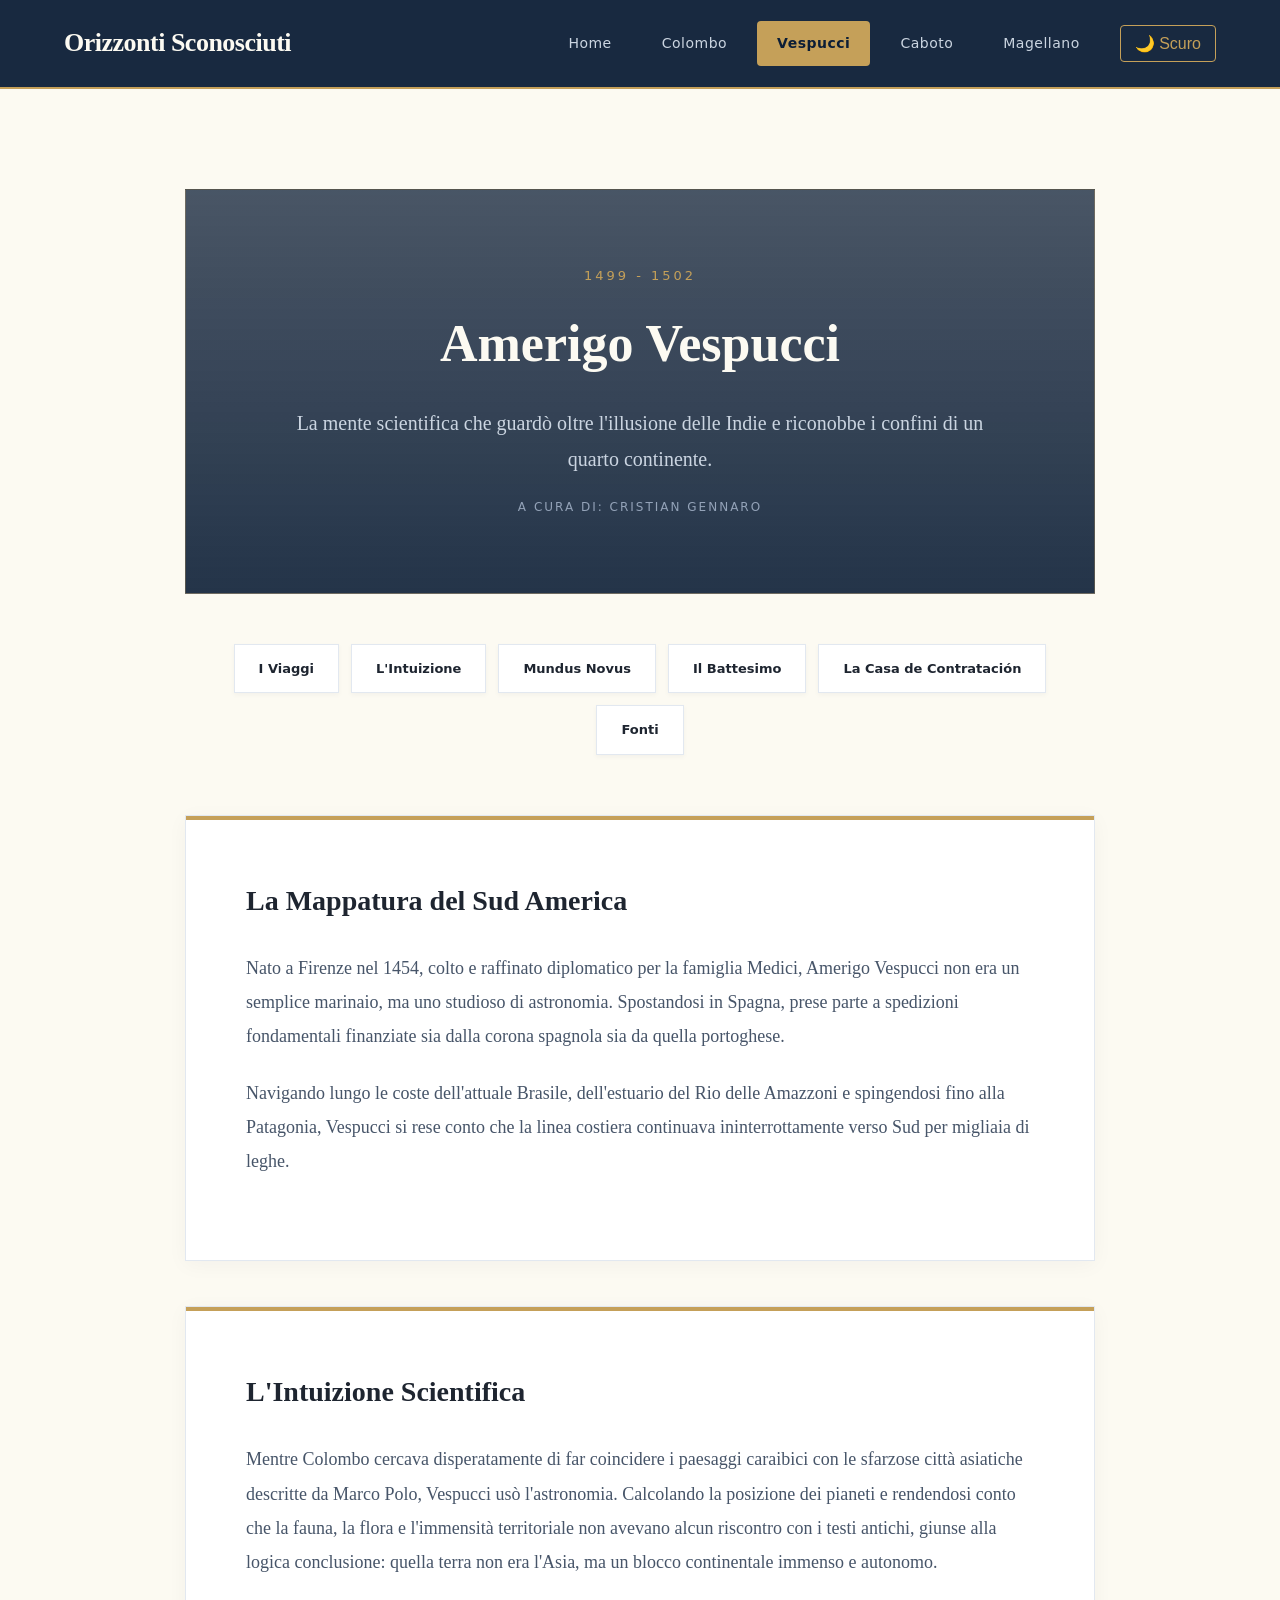
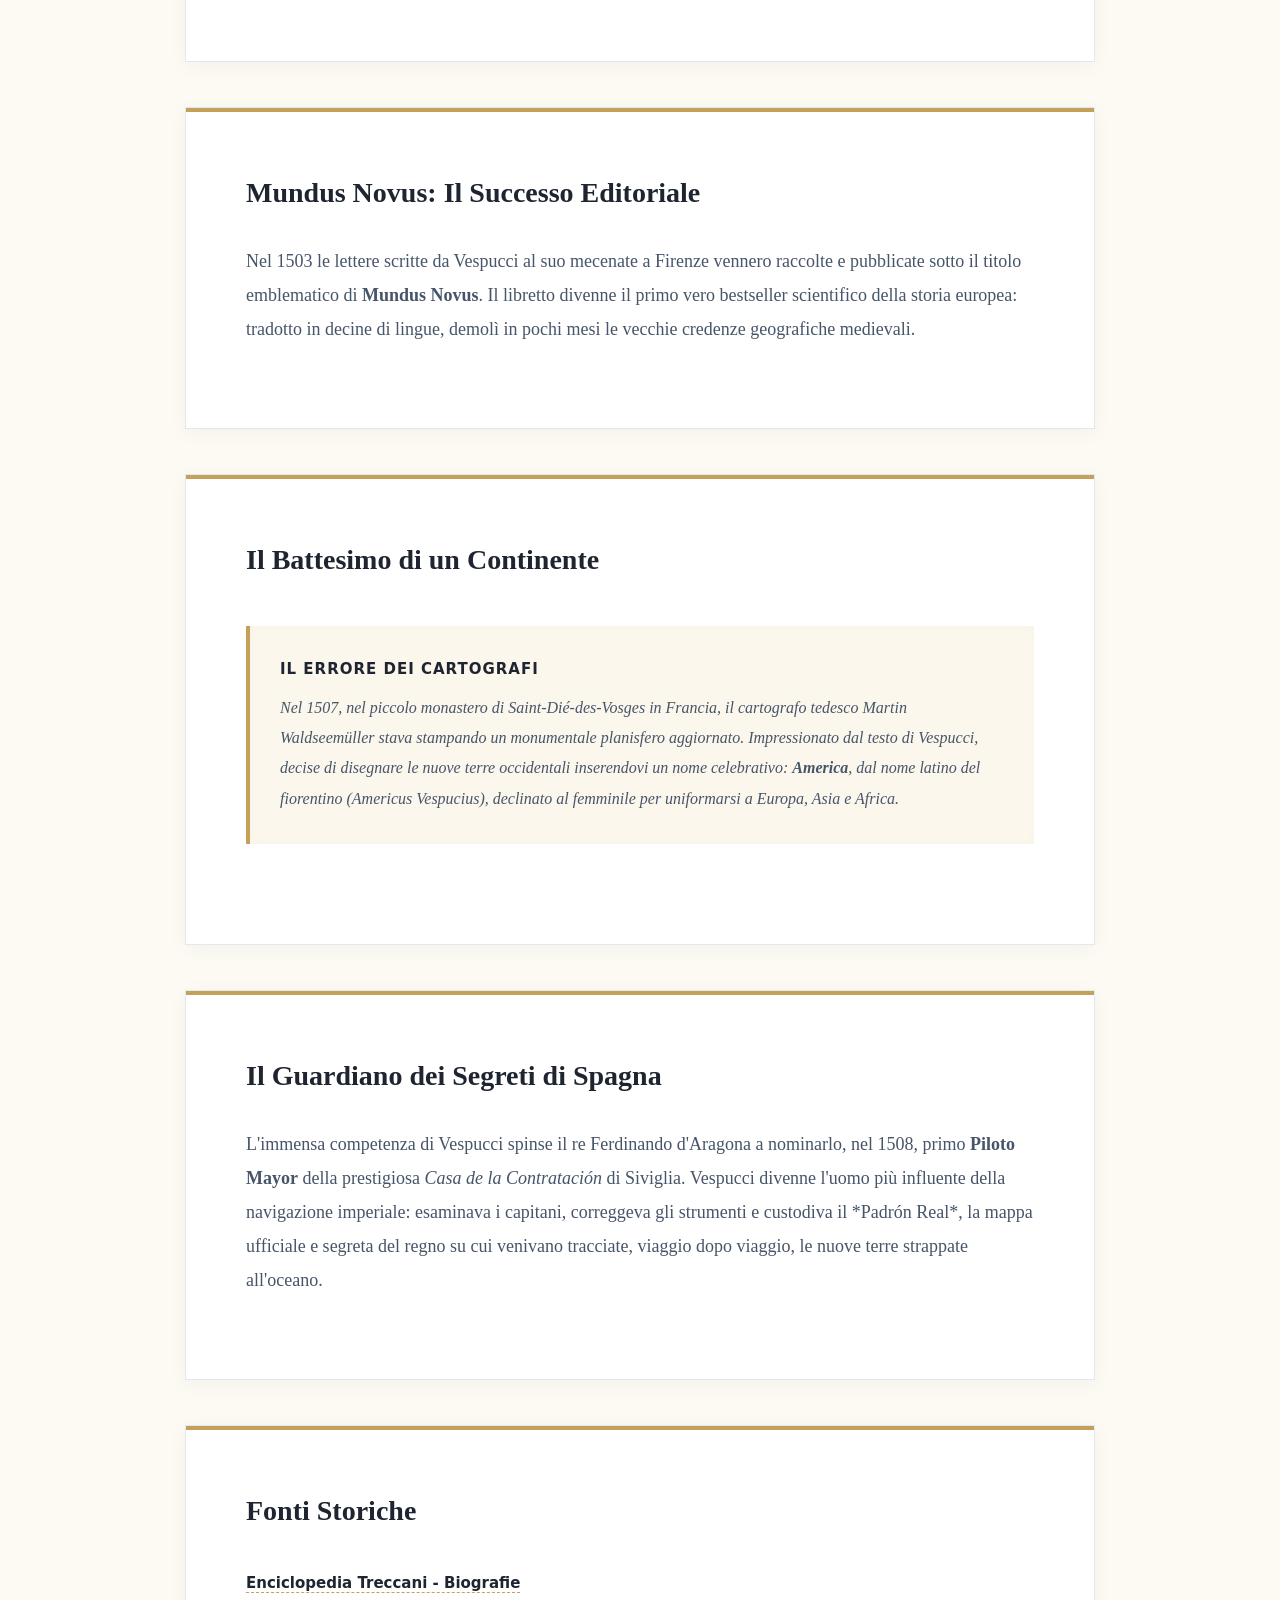
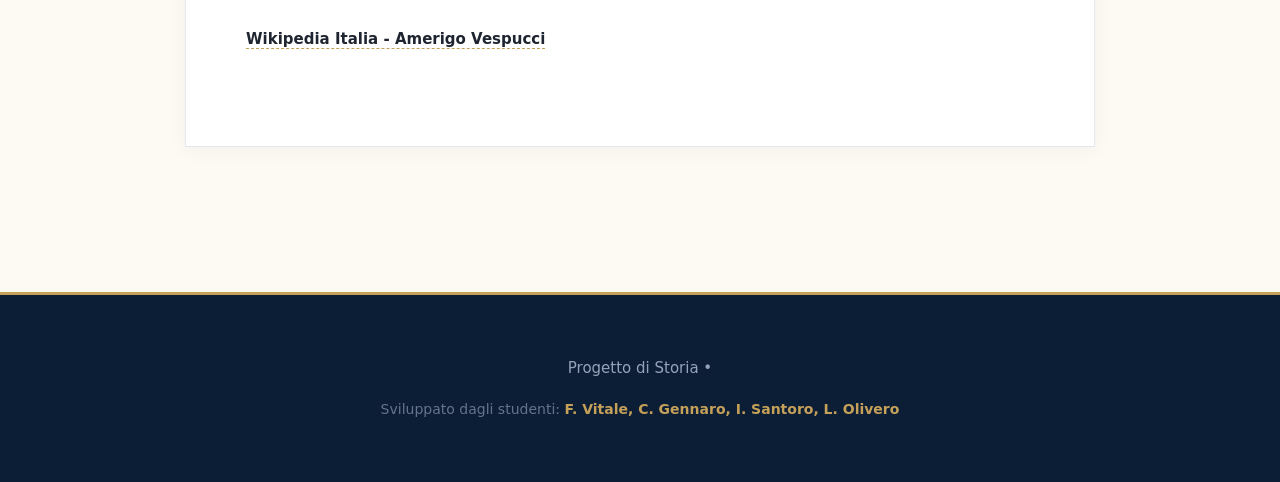
==== commit b1606c87: "Update footer credits in amerigo.html" ====
--- a/amerigo.html
+++ b/amerigo.html
@@ -78,7 +78,8 @@
     </main>
 
     <footer>
-        <p>Progetto di Storia &bull; Classe 3C Informatica</p>
+        <p>Progetto di Storia &bull; </p>
+        <p class="credits">Sviluppato dagli studenti: <span>F. Vitale, C. Gennaro, I. Santoro, L. Olivero</span></p>
     </footer>
 
     <button id="backToTop" title="Torna in alto">&#9875;</button>
--- a/navigatori.css
+++ b/navigatori.css
@@ -27,11 +27,39 @@
     background-size: cover;
     background-position: center;
 }
-
-.pagina-hero.colombo { background-image: linear-gradient(rgba(12, 30, 54, 0.75), rgba(12, 30, 54, 0.9)), url("https://images.unsplash.com/photo-1505764706515-aa95265c5abc?q=80&w=1200"); }
-.pagina-hero.vespucci { background-image: linear-gradient(rgba(12, 30, 54, 0.75), rgba(12, 30, 54, 0.9)), url("https://images.unsplash.com/photo-1451187580459-43490279c0fa?q=80&w=1200"); }
-.pagina-hero.caboto { background-image: linear-gradient(rgba(12, 30, 54, 0.75), rgba(12, 30, 54, 0.9)), url("https://images.unsplash.com/photo-1516450360452-9312f5e86fc7?q=80&w=1200"); }
-.pagina-hero.magellano { background-image: linear-gradient(rgba(12, 30, 54, 0.75), rgba(12, 30, 54, 0.9)), url("https://images.unsplash.com/photo-1507525428034-b723cf961d3e?q=80&w=1200"); }
+.pagina-hero.vespucci { 
+    background-image: linear-gradient(rgba(12, 30, 54, 0.75), rgba(12, 30, 54, 0.9)), 
+    url("https://www.livornotoday.it/~media/horizontal-hi/56475917932932/amerigo-vespucci-gli-scatti-della-mostra-fotografica-6.jpg");
+    
+    background-size: cover;
+    background-position: center;
+}
+
+.pagina-hero.caboto { 
+    background-image: linear-gradient(rgba(12, 30, 54, 0.75), rgba(12, 30, 54, 0.9)), 
+    url("https://www.repstatic.it/video/photo/2011/11/27/80539-thumb-full-giovanni_caboto.jpg");
+    
+    background-size: cover;
+    background-position: center;
+}
+
+.pagina-hero.magellano { 
+    background-image: linear-gradient(rgba(12, 30, 54, 0.75), rgba(12, 30, 54, 0.9)), 
+    url("https://upload.wikimedia.org/wikipedia/commons/0/05/Viajes_de_colon.svg");
+    
+    background-size: cover;
+    background-position: center;
+}
+
+.pagina-hero.colombo { 
+    background-image: linear-gradient(rgba(12, 30, 54, 0.75), rgba(12, 30, 54, 0.9)), 
+    url("[data-uri]");
+    
+    background-size: cover;
+    background-position: center;
+}
+
+
 
 .pagina-hero h2 {
     font-size: clamp(34px, 5vw, 52px);
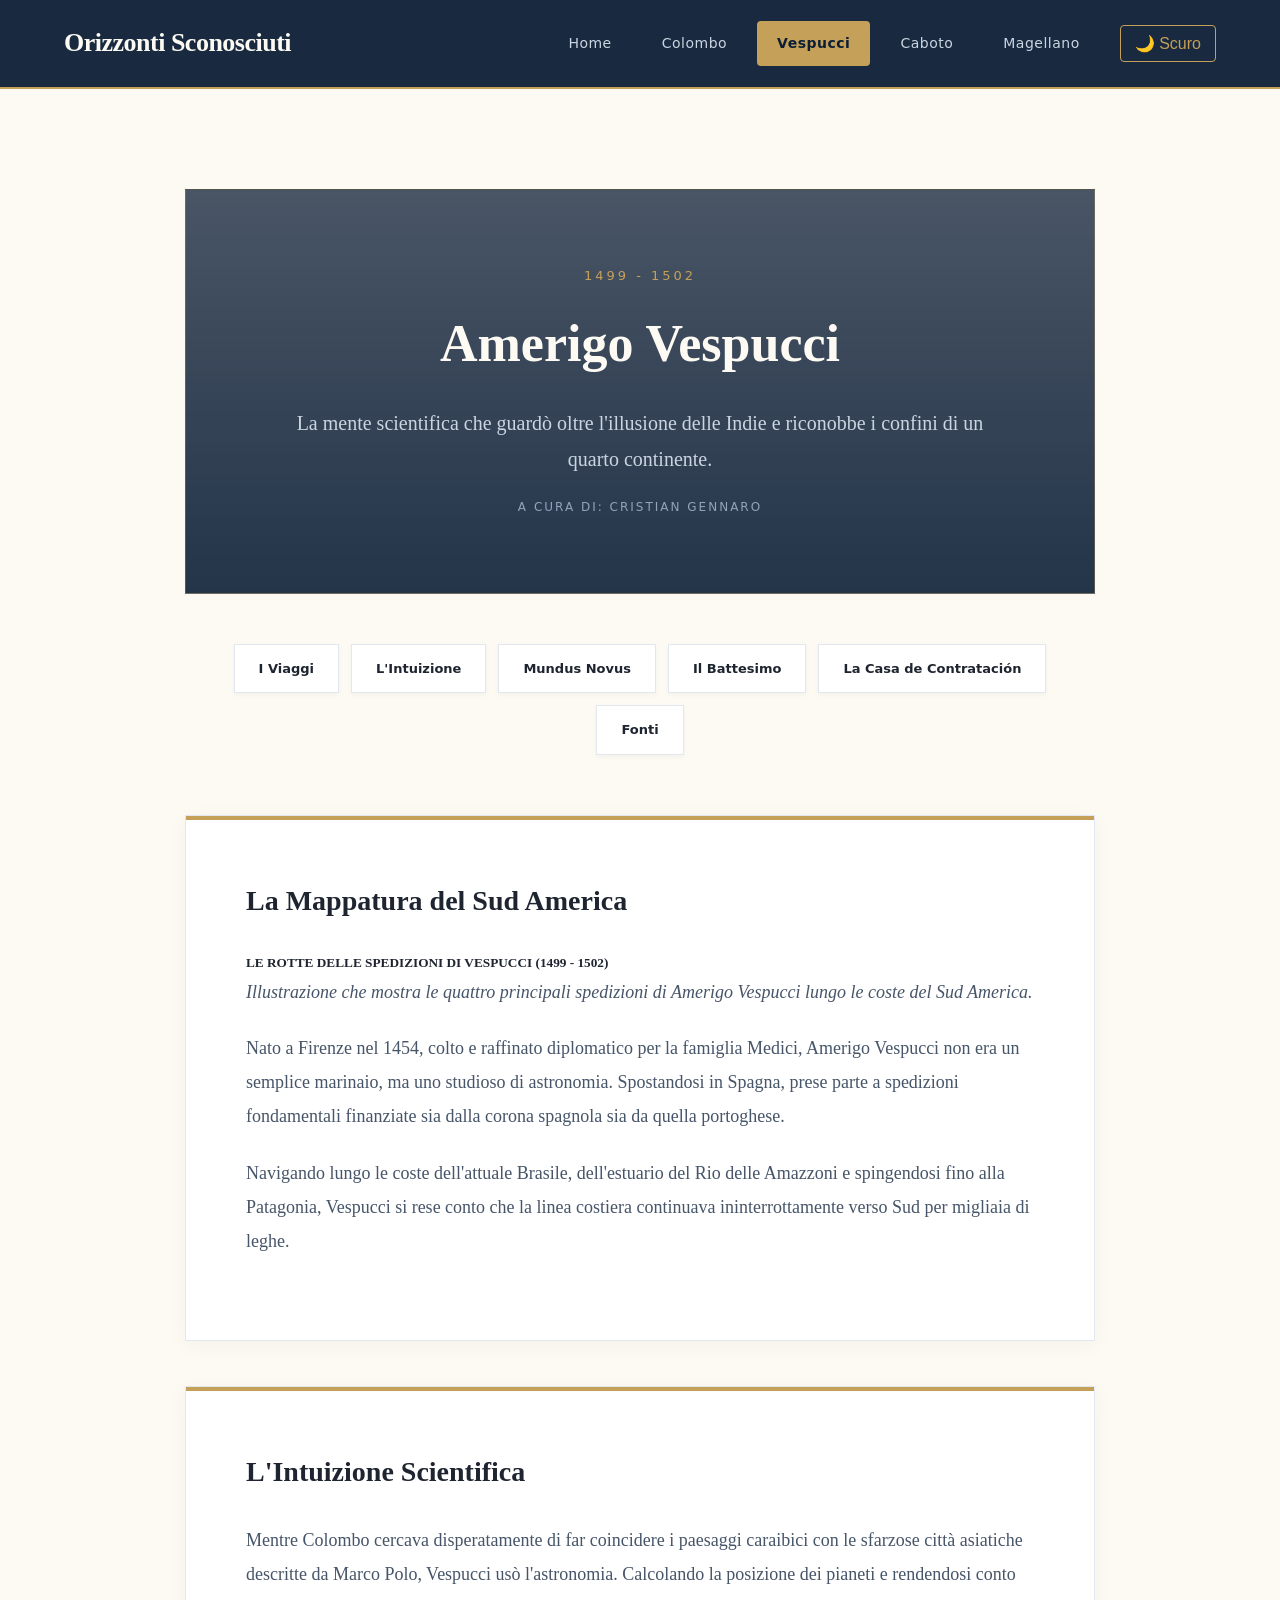
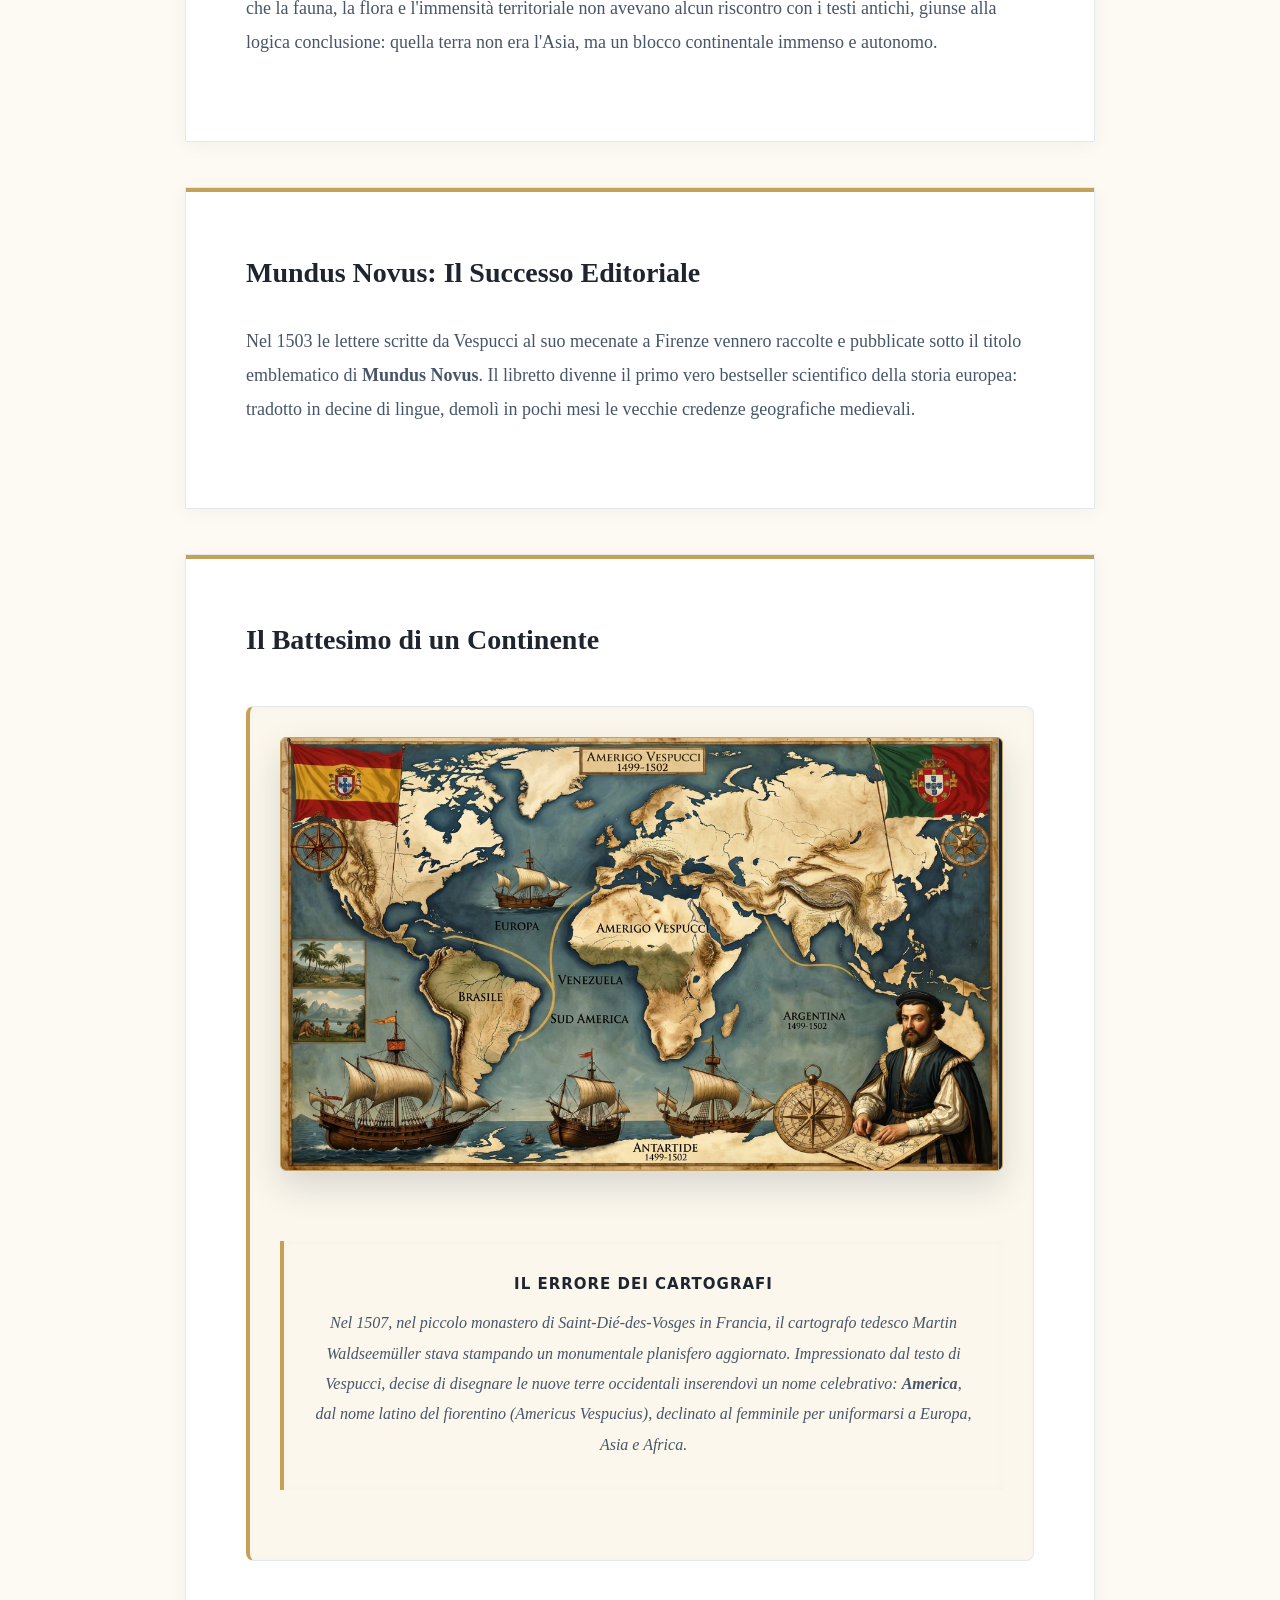
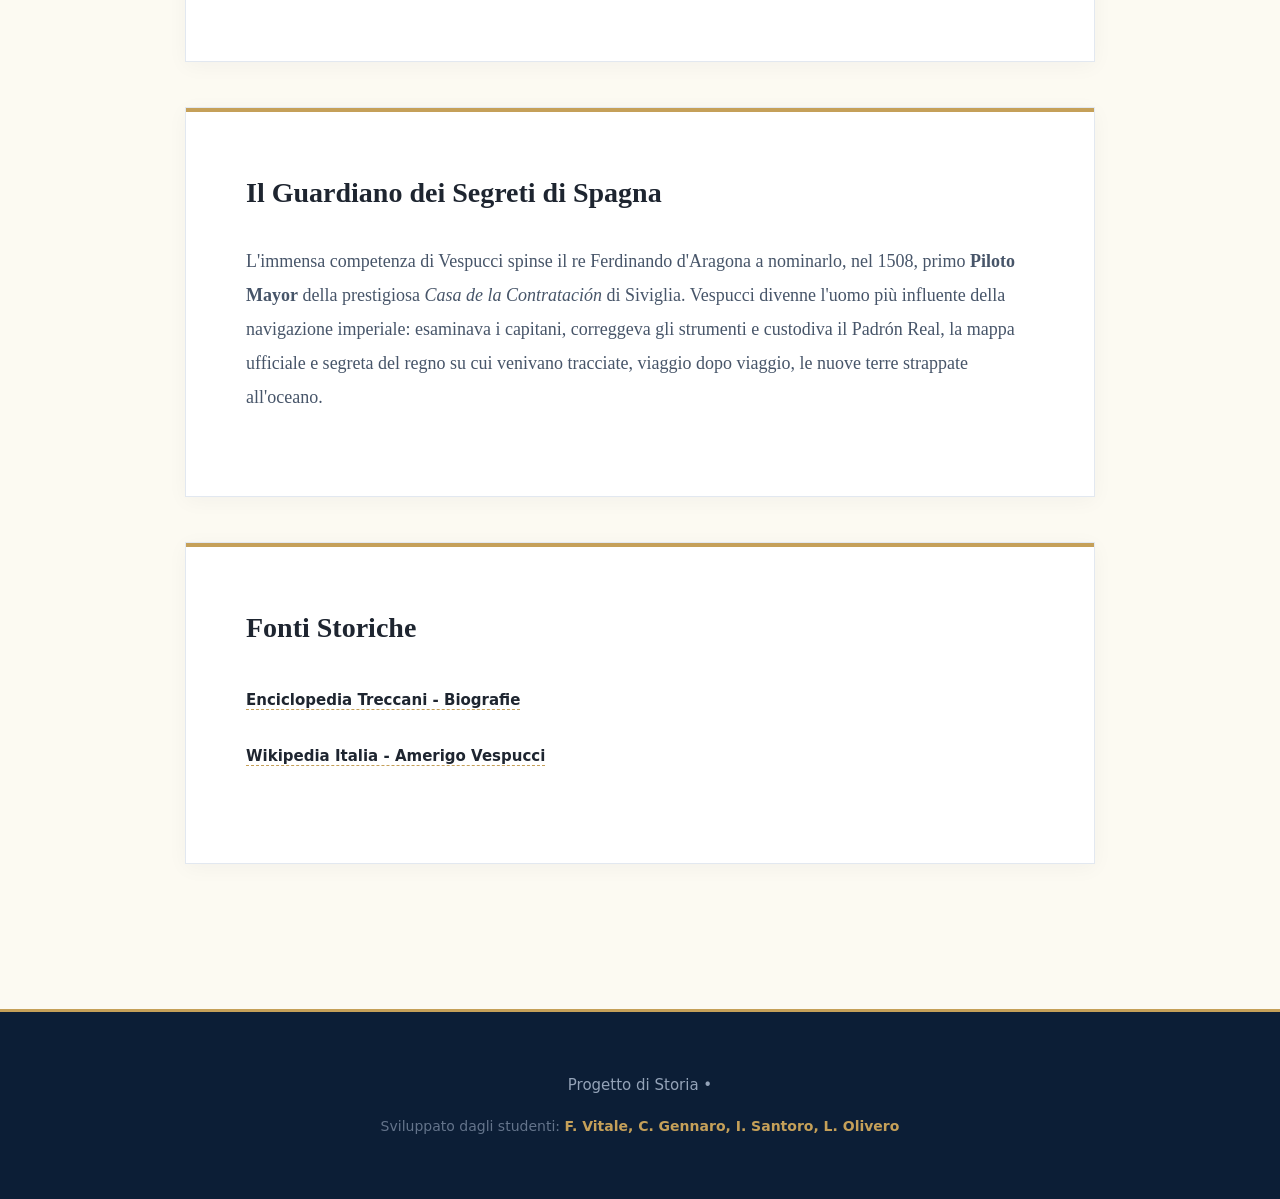
==== commit 01497079: "bho" ====
--- a/amerigo.html
+++ b/amerigo.html
@@ -4,85 +4,228 @@
     <meta charset="UTF-8">
     <meta name="viewport" content="width=device-width, initial-scale=1.0">
     <title>Amerigo Vespucci - Mundus Novus</title>
+
     <link rel="stylesheet" href="style.css">
     <link rel="stylesheet" href="navigatori.css">
 </head>
+
 <body class="pagina-navigatore">
 
-    <header>
-        <div class="logo">
-            <h1>Orizzonti Sconosciuti</h1>
+<!-- struttura header-->
+<header>
+    <div class="logo">
+        <h1>Orizzonti Sconosciuti</h1>
+    </div>
+
+    <!-- struttura navbar-->
+    <nav>
+        <a href="index.html">Home</a>
+        <a href="colombo.html">Colombo</a>
+        <a href="amerigo.html" class="active">Vespucci</a>
+        <a href="caboto.html">Caboto</a>
+        <a href="magellano.html">Magellano</a>
+    </nav>
+</header>
+
+<main class="container">
+
+    <section class="pagina-hero vespucci animate-fade">
+        <span class="date-hero">1499 - 1502</span>
+
+        <h2>Amerigo Vespucci</h2>
+
+        <p>
+            La mente scientifica che guardò oltre l'illusione delle Indie
+            e riconobbe i confini di un quarto continente.
+        </p>
+
+        <span class="autore">
+            A cura di: Cristian Gennaro
+        </span>
+    </section>
+
+    <!-- ancora divisione in sezioni-->
+    <div class="ancore scroll-reveal">
+        <a href="#viaggi">I Viaggi</a>
+        <a href="#continente">L'Intuizione</a>
+        <a href="#lettere">Mundus Novus</a>
+        <a href="#nome">Il Battesimo</a>
+        <a href="#siviglia">La Casa de Contratación</a>
+        <a href="#fonti">Fonti</a>
+    </div>
+
+    <!-- SEZIONE VIAGGI -->
+    <section id="viaggi" class="sezione-contenuto scroll-reveal">
+
+        <h3>La Mappatura del Sud America</h3>
+
+        
+
+            <h5>LE ROTTE DELLE SPEDIZIONI DI VESPUCCI (1499 - 1502)</h5>
+            
+            <p class="didascalia-mappa">
+                Illustrazione che mostra le quattro principali spedizioni di Amerigo Vespucci 
+                lungo le coste del Sud America.
+            </p>
         </div>
-        <nav>
-            <a href="index.html">Home</a>
-            <a href="colombo.html">Colombo</a>
-            <a href="amerigo.html" class="active">Vespucci</a>
-            <a href="caboto.html">Caboto</a>
-            <a href="magellano.html">Magellano</a>
-        </nav>
-    </header>
-
-    <main class="container">
-        <section class="pagina-hero vespucci animate-fade">
-            <span class="date-hero">1499 - 1502</span>
-            <h2>Amerigo Vespucci</h2>
-            <p>La mente scientifica che guardò oltre l'illusione delle Indie e riconobbe i confini di un quarto continente.</p>
-            <span class="autore">A cura di: Cristian Gennaro</span>
-        </section>
-
-        <div class="ancore scroll-reveal">
-            <a href="#viaggi">I Viaggi</a>
-            <a href="#continente">L'Intuizione</a>
-            <a href="#lettere">Mundus Novus</a>
-            <a href="#nome">Il Battesimo</a>
-            <a href="#siviglia">La Casa de Contratación</a>
-            <a href="#fonti">Fonti</a>
+
+        <p>
+            Nato a Firenze nel 1454, colto e raffinato diplomatico
+            per la famiglia Medici, Amerigo Vespucci non era un semplice
+            marinaio, ma uno studioso di astronomia.
+            Spostandosi in Spagna, prese parte a spedizioni fondamentali
+            finanziate sia dalla corona spagnola sia da quella portoghese.
+        </p>
+
+        <p>
+            Navigando lungo le coste dell'attuale Brasile,
+            dell'estuario del Rio delle Amazzoni e spingendosi fino
+            alla Patagonia, Vespucci si rese conto che la linea costiera
+            continuava ininterrottamente verso Sud per migliaia di leghe.
+        </p>
+
+    </section>
+
+    <section id="continente" class="sezione-contenuto scroll-reveal">
+
+        <h3>L'Intuizione Scientifica</h3>
+
+        <p>
+            Mentre Colombo cercava disperatamente di far coincidere
+            i paesaggi caraibici con le sfarzose città asiatiche
+            descritte da Marco Polo, Vespucci usò l'astronomia.
+            Calcolando la posizione dei pianeti e rendendosi conto
+            che la fauna, la flora e l'immensità territoriale
+            non avevano alcun riscontro con i testi antichi,
+            giunse alla logica conclusione:
+            quella terra non era l'Asia,
+            ma un blocco continentale immenso e autonomo.
+        </p>
+
+    </section>
+
+    <section id="lettere" class="sezione-contenuto scroll-reveal">
+
+        <h3>Mundus Novus: Il Successo Editoriale</h3>
+
+        <p>
+            Nel 1503 le lettere scritte da Vespucci al suo mecenate
+            a Firenze vennero raccolte e pubblicate sotto il titolo
+            emblematico di <strong>Mundus Novus</strong>.
+
+            Il libretto divenne il primo vero bestseller scientifico
+            della storia europea: tradotto in decine di lingue,
+            demolì in pochi mesi le vecchie credenze geografiche medievali.
+        </p>
+
+    </section>
+
+    <section id="nome" class="sezione-contenuto scroll-reveal">
+
+        <h3>Il Battesimo di un Continente</h3>
+ <div class="info-box mappa-vespucci">
+            <img src="vespucci.png" 
+     alt="Mappa storica dei viaggi di Amerigo Vespucci 1499-1502"
+     class="img-mappa">
+        <div class="info-box">
+
+            <h5>Il Errore dei Cartografi</h5>
+
+            <p>
+                Nel 1507, nel piccolo monastero di
+                Saint-Dié-des-Vosges in Francia,
+                il cartografo tedesco Martin Waldseemüller
+                stava stampando un monumentale planisfero aggiornato.
+
+                Impressionato dal testo di Vespucci,
+                decise di disegnare le nuove terre occidentali
+                inserendovi un nome celebrativo:
+                <strong>America</strong>,
+                dal nome latino del fiorentino
+                (<em>Americus Vespucius</em>),
+                declinato al femminile per uniformarsi
+                a Europa, Asia e Africa.
+            </p>
+
         </div>
 
-        <section id="viaggi" class="sezione-contenuto scroll-reveal">
-            <h3>La Mappatura del Sud America</h3>
-            <p>Nato a Firenze nel 1454, colto e raffinato diplomatico per la famiglia Medici, Amerigo Vespucci non era un semplice marinaio, ma uno studioso di astronomia. Spostandosi in Spagna, prese parte a spedizioni fondamentali finanziate sia dalla corona spagnola sia da quella portoghese.</p>
-            <p>Navigando lungo le coste dell'attuale Brasile, dell'estuario del Rio delle Amazzoni e spingendosi fino alla Patagonia, Vespucci si rese conto che la linea costiera continuava ininterrottamente verso Sud per migliaia di leghe.</p>
-        </section>
-
-        <section id="continente" class="sezione-contenuto scroll-reveal">
-            <h3>L'Intuizione Scientifica</h3>
-            <p>Mentre Colombo cercava disperatamente di far coincidere i paesaggi caraibici con le sfarzose città asiatiche descritte da Marco Polo, Vespucci usò l'astronomia. Calcolando la posizione dei pianeti e rendendosi conto che la fauna, la flora e l'immensità territoriale non avevano alcun riscontro con i testi antichi, giunse alla logica conclusione: quella terra non era l'Asia, ma un blocco continentale immenso e autonomo.</p>
-        </section>
-
-        <section id="lettere" class="sezione-contenuto scroll-reveal">
-            <h3>Mundus Novus: Il Successo Editoriale</h3>
-            <p>Nel 1503 le lettere scritte da Vespucci al suo mecenate a Firenze vennero raccolte e pubblicate sotto il titolo emblematico di <strong>Mundus Novus</strong>. Il libretto divenne il primo vero bestseller scientifico della storia europea: tradotto in decine di lingue, demolì in pochi mesi le vecchie credenze geografiche medievali.</p>
-        </section>
-
-        <section id="nome" class="sezione-contenuto scroll-reveal">
-            <h3>Il Battesimo di un Continente</h3>
-            <div class="info-box">
-                <h5>Il Errore dei Cartografi</h5>
-                <p>Nel 1507, nel piccolo monastero di Saint-Dié-des-Vosges in Francia, il cartografo tedesco Martin Waldseemüller stava stampando un monumentale planisfero aggiornato. Impressionato dal testo di Vespucci, decise di disegnare le nuove terre occidentali inserendovi un nome celebrativo: <strong>America</strong>, dal nome latino del fiorentino (<em>Americus Vespucius</em>), declinato al femminile per uniformarsi a Europa, Asia e Africa.</p>
-            </div>
-        </section>
-
-        <section id="siviglia" class="sezione-contenuto scroll-reveal">
-            <h3>Il Guardiano dei Segreti di Spagna</h3>
-            <p>L'immensa competenza di Vespucci spinse il re Ferdinando d'Aragona a nominarlo, nel 1508, primo <strong>Piloto Mayor</strong> della prestigiosa <em>Casa de la Contratación</em> di Siviglia. Vespucci divenne l'uomo più influente della navigazione imperiale: esaminava i capitani, correggeva gli strumenti e custodiva il *Padrón Real*, la mappa ufficiale e segreta del regno su cui venivano tracciate, viaggio dopo viaggio, le nuove terre strappate all'oceano.</p>
-        </section>
-
-        <section id="fonti" class="sezione-contenuto scroll-reveal fonti">
-            <h3>Fonti Storiche</h3>
-            <ul>
-                <li><a href="https://www.treccani.it/enciclopedia/amerigo-vespucci/" target="_blank">Enciclopedia Treccani - Biografie</a></li>
-                <li><a href="https://it.wikipedia.org/wiki/Amerigo_Vespucci" target="_blank">Wikipedia Italia - Amerigo Vespucci</a></li>
-            </ul>
-        </section>
-    </main>
-
-    <footer>
-        <p>Progetto di Storia &bull; </p>
-        <p class="credits">Sviluppato dagli studenti: <span>F. Vitale, C. Gennaro, I. Santoro, L. Olivero</span></p>
-    </footer>
-
-    <button id="backToTop" title="Torna in alto">&#9875;</button>
-    <script src="main.js"></script>
+    </section>
+
+    <section id="siviglia" class="sezione-contenuto scroll-reveal">
+
+        <h3>Il Guardiano dei Segreti di Spagna</h3>
+
+        <p>
+            L'immensa competenza di Vespucci spinse
+            il re Ferdinando d'Aragona a nominarlo,
+            nel 1508, primo <strong>Piloto Mayor</strong>
+            della prestigiosa
+            <em>Casa de la Contratación</em> di Siviglia.
+
+            Vespucci divenne l'uomo più influente
+            della navigazione imperiale:
+            esaminava i capitani,
+            correggeva gli strumenti
+            e custodiva il Padrón Real,
+            la mappa ufficiale e segreta del regno
+            su cui venivano tracciate,
+            viaggio dopo viaggio,
+            le nuove terre strappate all'oceano.
+        </p>
+
+    </section>
+
+    <section id="fonti"
+             class="sezione-contenuto scroll-reveal fonti">
+
+        <h3>Fonti Storiche</h3>
+
+        <ul>
+            <li>
+                <a href="https://www.treccani.it/enciclopedia/amerigo-vespucci/"
+                   target="_blank">
+                    Enciclopedia Treccani - Biografie
+                </a>
+            </li>
+
+            <li>
+                <a href="https://it.wikipedia.org/wiki/Amerigo_Vespucci"
+                   target="_blank">
+                    Wikipedia Italia - Amerigo Vespucci
+                </a>
+            </li>
+        </ul>
+
+    </section>
+
+</main>
+
+<!-- struttura footer-->
+<footer>
+
+    <p>
+        Progetto di Storia &bull;
+    </p>
+
+    <p class="credits">
+        Sviluppato dagli studenti:
+        <span>
+            F. Vitale, C. Gennaro,
+            I. Santoro, L. Olivero
+        </span>
+    </p>
+
+</footer>
+
+<!-- struttura button-->
+<button id="backToTop"
+        title="Torna in alto">
+
+    &#9875;
+
+</button>
+
+<script src="main.js"></script>
+
 </body>
-</html>
+</html> 
--- a/style.css
+++ b/style.css
@@ -1,13 +1,13 @@
 /* --- TAVOLOZZA COLORI STORICA VARIABILE --- */
 :root {
     /* Tema Chiaro (Premium Heritage) */
-    --bg-page: #fcfaf2;         /* Carta/Avorio antico */
-    --bg-card: #ffffff;         /* Bianco puro per stacco */
-    --text-main: #1e2530;       /* Antracite morbido */
-    --text-muted: #475569;      /* Grigio ardesia */
+    --bg-page: #fcfaf2;         
+    --bg-card: #ffffff;         
+    --text-main: #1e2530;       
+    --text-muted: #475569;      
     --text-hero: #e2e8f0;
-    --navy-imperial: #0c1e36;   /* Blu Oltremare degli oceani */
-    --gold-ancient: #c5a059;    /* Oro antico / Ottone dei sestanti */
+    --navy-imperial: #0c1e36;   
+    --gold-ancient: #c5a059;    
     --shadow: rgba(12, 30, 54, 0.04);
     --shadow-hover: rgba(12, 30, 54, 0.15);
     --border-color: #e2e8f0;
@@ -16,13 +16,13 @@
 
 [data-theme="dark"] {
     /* Tema Scuro (Abisso Oceanico Noctis) */
-    --bg-page: #07111e;         /* Blu notte profondo quasi nero */
-    --bg-card: #0c1e36;         /* Il blu oltremare diventa lo sfondo delle card */
-    --text-main: #fcfaf2;       /* Il testo diventa avorio */
-    --text-muted: #cbd5e1;      /* Grigio chiaro */
+    --bg-page: #07111e;         
+    --bg-card: #0c1e36;         
+    --text-main: #fcfaf2;       
+    --text-muted: #cbd5e1;      
     --text-hero: #e2e8f0;
-    --navy-imperial: #07111e;   /* Inversione sui contrasti dei menu */
-    --gold-ancient: #e5c17d;    /* Un oro leggermente più luminoso per risaltare sullo scuro */
+    --navy-imperial: #07111e;   
+    --gold-ancient: #e5c17d;    
     --shadow: rgba(0, 0, 0, 0.4);
     --shadow-hover: rgba(197, 160, 89, 0.15);
     --border-color: #1e293b;
@@ -131,7 +131,7 @@
     font-weight: 600;
 }
 
-/* --- INTERRUTTORE TEMA INIETTATO DA JS --- */
+/* --- INTERRUTTORE TEMA --- */
 .theme-toggle-btn {
     background: none;
     border: 1px solid var(--gold-ancient);
@@ -151,6 +151,42 @@
     background-color: var(--gold-ancient);
     color: #0c1e36;
     transform: scale(1.05);
+}
+
+/* --- STILI PER LA MAPPA DI VESPUCCI --- */
+.mappa-vespucci {
+    background: var(--box-info-bg);
+    padding: 25px;
+    border-radius: 8px;
+    border: 1px solid var(--border-color);
+    box-shadow: 0 10px 30px var(--shadow);
+    margin: 40px 0;
+    text-align: center;
+}
+
+.img-mappa {
+    width: 100%;
+    max-width: 1050px;
+    height: auto;
+    border-radius: 6px;
+    box-shadow: 0 15px 35px var(--shadow-hover);
+    margin-bottom: 20px;
+    transition: transform 0.5s ease, box-shadow 0.5s ease;
+    border: 1px solid var(--gold-ancient);
+}
+
+.img-mappa:hover {
+    transform: scale(1.03);
+    box-shadow: 0 25px 45px rgba(197, 160, 89, 0.25);
+}
+
+.didascalia-mappa {
+    font-style: italic;
+    color: var(--text-muted);
+    font-size: 0.98rem;
+    max-width: 800px;
+    margin: 0 auto;
+    line-height: 1.6;
 }
 
 /* --- BANNER PRINCIPALE ED EDITORIALE --- */
@@ -379,4 +415,8 @@
     nav { flex-wrap: wrap; justify-content: center; }
     .introduzione { padding: 35px 20px; }
     .theme-toggle-btn { margin-left: 0; margin-top: 10px; }
-}
+    .mappa-vespucci {
+        padding: 15px;
+        margin: 30px 0;
+    }
+}
--- a/navigatori.css
+++ b/navigatori.css
@@ -1,203 +1,542 @@
+/* =========================
+   CONTENITORE PRINCIPALE
+========================= */
+
+/* Limita la larghezza massima del contenuto */
 .container {
+
+    /* Larghezza massima del layout */
     max-width: 950px !important;
 }
 
+
+/* =========================
+   DATA HERO
+========================= */
+
+/* Data mostrata sopra il titolo hero */
 .date-hero {
+
+    /* Visualizzazione blocco */
     display: block;
+
+    /* Colore oro antico */
     color: var(--gold-ancient);
+
+    /* Font moderno */
     font-family: system-ui, sans-serif;
+
+    /* Testo maiuscolo */
     text-transform: uppercase;
+
+    /* Spaziatura lettere */
     letter-spacing: 3px;
+
+    /* Dimensione testo */
     font-size: 13px;
+
+    /* Margine inferiore */
     margin-bottom: 10px;
 }
 
+
+/* =========================
+   HERO GENERALE
+========================= */
+
+/* Sezione hero principale */
 .pagina-hero {
+
+    /* Altezza hero */
     height: 45vh;
+
+    /* Altezza minima */
     min-height: 350px;
+
+    /* Bordo leggero dorato */
     border: 1px solid rgba(197, 160, 89, 0.3);
+
+    /* Layout flex */
     display: flex;
+
+    /* Elementi in colonna */
     flex-direction: column;
+
+    /* Centratura verticale */
     justify-content: center;
+
+    /* Centratura orizzontale */
     align-items: center;
+
+    /* Testo centrato */
     text-align: center;
+
+    /* Spazi interni */
     padding: 40px;
+
+    /* Colore testo */
     color: #fcfaf2;
+
+    /* Margine inferiore */
     margin-bottom: 50px;
+
+    /* Immagine copre tutta area */
+    background-size: cover;
+
+    /* Immagine centrata */
+    background-position: center;
+}
+
+
+/* =========================
+   HERO VESPUCCI
+========================= */
+
+/* Sfondo pagina Vespucci */
+.pagina-hero.vespucci {
+
+    /* Overlay + immagine */
+    background-image:
+    linear-gradient(
+        rgba(12, 30, 54, 0.75),
+        rgba(12, 30, 54, 0.9)
+    ),
+
+    url("https://www.livornotoday.it/~media/horizontal-hi/56475917932932/amerigo-vespucci-gli-scatti-della-mostra-fotografica-6.jpg");
+
+    /* Copertura immagine */
+    background-size: cover;
+
+    /* Posizione immagine */
+    background-position: center;
+}
+
+
+/* =========================
+   HERO CABOTO
+========================= */
+
+/* Sfondo pagina Caboto */
+.pagina-hero.caboto {
+
+    background-image:
+    linear-gradient(
+        rgba(12, 30, 54, 0.75),
+        rgba(12, 30, 54, 0.9)
+    ),
+
+    url("https://www.repstatic.it/video/photo/2011/11/27/80539-thumb-full-giovanni_caboto.jpg");
+
     background-size: cover;
     background-position: center;
 }
-.pagina-hero.vespucci { 
-    background-image: linear-gradient(rgba(12, 30, 54, 0.75), rgba(12, 30, 54, 0.9)), 
-    url("https://www.livornotoday.it/~media/horizontal-hi/56475917932932/amerigo-vespucci-gli-scatti-della-mostra-fotografica-6.jpg");
-    
+
+
+/* =========================
+   HERO MAGELLANO
+========================= */
+
+/* Sfondo pagina Magellano */
+.pagina-hero.magellano {
+
+    background-image:
+    linear-gradient(
+        rgba(12, 30, 54, 0.75),
+        rgba(12, 30, 54, 0.9)
+    ),
+
+    url("https://upload.wikimedia.org/wikipedia/commons/0/05/Viajes_de_colon.svg");
+
     background-size: cover;
     background-position: center;
 }
 
-.pagina-hero.caboto { 
-    background-image: linear-gradient(rgba(12, 30, 54, 0.75), rgba(12, 30, 54, 0.9)), 
-    url("https://www.repstatic.it/video/photo/2011/11/27/80539-thumb-full-giovanni_caboto.jpg");
-    
+
+/* =========================
+   HERO COLOMBO
+========================= */
+
+/* Sfondo pagina Colombo */
+.pagina-hero.colombo {
+
+    /* Overlay scuro sopra immagine */
+    background-image:
+    linear-gradient(
+        rgba(12, 30, 54, 0.75),
+        rgba(12, 30, 54, 0.9)
+    ),
+
+    /* Immagine incorporata base64 */
+    url("data:image/jpeg;base64,...");
+
+    /* Copertura completa */
     background-size: cover;
+
+    /* Centratura immagine */
     background-position: center;
 }
 
-.pagina-hero.magellano { 
-    background-image: linear-gradient(rgba(12, 30, 54, 0.75), rgba(12, 30, 54, 0.9)), 
-    url("https://upload.wikimedia.org/wikipedia/commons/0/05/Viajes_de_colon.svg");
-    
-    background-size: cover;
-    background-position: center;
-}
-
-.pagina-hero.colombo { 
-    background-image: linear-gradient(rgba(12, 30, 54, 0.75), rgba(12, 30, 54, 0.9)), 
-    url("[data-uri]");
-    
-    background-size: cover;
-    background-position: center;
-}
-
-
-
+
+/* =========================
+   TITOLI HERO
+========================= */
+
+/* Titolo principale hero */
 .pagina-hero h2 {
+
+    /* Font responsive */
     font-size: clamp(34px, 5vw, 52px);
+
+    /* Grassetto */
     font-weight: 700;
+
+    /* Spazio sotto titolo */
     margin-bottom: 15px;
 }
 
+
+/* =========================
+   TESTO HERO
+========================= */
+
+/* Paragrafo hero */
 .pagina-hero p {
+
+    /* Font responsive */
     font-size: clamp(16px, 1.8vw, 20px);
+
+    /* Colore testo */
     color: #cbd5e1;
+
+    /* Larghezza massima */
     max-width: 700px;
 }
 
+
+/* =========================
+   AUTORE HERO
+========================= */
+
+/* Nome autore */
 .pagina-hero .autore {
+
+    /* Margine superiore */
     margin-top: 20px;
+
+    /* Font moderno */
     font-family: system-ui, sans-serif;
+
+    /* Maiuscolo */
+    text-transform: uppercase;
+
+    /* Spaziatura lettere */
+    letter-spacing: 2px;
+
+    /* Dimensione testo */
     font-size: 12px;
+
+    /* Colore grigio */
+    color: #94a3b8;
+}
+
+
+/* =========================
+   MENU ANCORE
+========================= */
+
+/* Contenitore ancore */
+.ancore {
+
+    /* Flexbox */
+    display: flex;
+
+    /* Va a capo */
+    flex-wrap: wrap;
+
+    /* Spazio elementi */
+    gap: 12px;
+
+    /* Centratura */
+    justify-content: center;
+
+    /* Margine inferiore */
+    margin-bottom: 60px;
+}
+
+
+/* Link ancore */
+.ancore a {
+
+    /* Nessuna sottolineatura */
+    text-decoration: none;
+
+    /* Sfondo card */
+    background-color: var(--bg-card);
+
+    /* Colore testo */
+    color: var(--text-main);
+
+    /* Padding interno */
+    padding: 12px 24px;
+
+    /* Font moderno */
+    font-family: system-ui, sans-serif;
+
+    /* Dimensione font */
+    font-size: 13px;
+
+    /* Semi-bold */
+    font-weight: 600;
+
+    /* Bordo */
+    border: 1px solid var(--border-color);
+
+    /* Ombra */
+    box-shadow: 0 2px 5px var(--shadow);
+
+    /* Animazione hover */
+    transition: all 0.3s ease;
+}
+
+
+/* Hover link ancore */
+.ancore a:hover {
+
+    /* Cambio colore sfondo */
+    background-color: var(--gold-ancient);
+
+    /* Cambio colore testo */
+    color: #0c1e36;
+
+    /* Bordo oro */
+    border-color: var(--gold-ancient);
+
+    /* Movimento verso alto */
+    transform: translateY(-3px);
+}
+
+
+/* =========================
+   ICONE NAVIGAZIONE
+========================= */
+
+/* Icona vicino testo */
+.icon-nav {
+
+    /* Margine destro */
+    margin-right: 6px;
+
+    /* Dimensione icona */
+    font-size: 14px;
+}
+
+
+/* =========================
+   SEZIONI CONTENUTO
+========================= */
+
+/* Box contenuto */
+.sezione-contenuto {
+
+    /* Sfondo card */
+    background: var(--bg-card);
+
+    /* Padding */
+    padding: 60px;
+
+    /* Margine inferiore */
+    margin-bottom: 45px;
+
+    /* Bordo */
+    border: 1px solid var(--border-color);
+
+    /* Position relative */
+    position: relative;
+
+    /* Ombra */
+    box-shadow: 0 4px 20px var(--shadow);
+}
+
+
+/* Barra decorativa superiore */
+.sezione-contenuto::before {
+
+    /* Elemento vuoto */
+    content: '';
+
+    /* Posizione assoluta */
+    position: absolute;
+
+    /* In alto */
+    top: 0;
+
+    left: 0;
+
+    /* Larghezza piena */
+    width: 100%;
+
+    /* Altezza barra */
+    height: 4px;
+
+    /* Colore oro */
+    background-color: var(--gold-ancient);
+}
+
+
+/* Titoli sezione */
+.sezione-contenuto h3 {
+
+    color: var(--text-main);
+
+    font-size: 28px;
+
+    font-weight: 700;
+
+    margin-bottom: 25px;
+}
+
+
+/* Paragrafi */
+.sezione-contenuto p {
+
+    font-size: 18px;
+
+    color: var(--text-muted);
+
+    line-height: 1.9;
+
+    margin-bottom: 22px;
+}
+
+
+/* Liste */
+.sezione-contenuto ul {
+
+    margin-left: 30px;
+
+    margin-bottom: 25px;
+}
+
+
+/* Elementi lista */
+.sezione-contenuto li {
+
+    margin-bottom: 14px;
+
+    font-size: 17px;
+
+    color: var(--text-muted);
+}
+
+
+/* =========================
+   INFO BOX
+========================= */
+
+/* Box informativo */
+.info-box {
+
+    background-color: var(--box-info-bg);
+
+    border-left: 4px solid var(--gold-ancient);
+
+    padding: 30px;
+
+    margin: 40px 0;
+
+    box-shadow: inset 0 0 10px rgba(0,0,0,0.02);
+}
+
+
+/* Titolo info box */
+.info-box h5 {
+
+    color: var(--text-main);
+
+    font-family: system-ui, sans-serif;
+
     text-transform: uppercase;
-    letter-spacing: 2px;
-    color: #94a3b8;
-}
-
-.ancore {
-    display: flex;
-    flex-wrap: wrap;
-    gap: 12px;
-    justify-content: center;
-    margin-bottom: 60px;
-}
-
-.ancore a {
+
+    letter-spacing: 1px;
+
+    font-size: 15px;
+
+    font-weight: 700;
+
+    margin-bottom: 10px;
+}
+
+
+/* Testo info box */
+.info-box p {
+
+    color: var(--text-muted);
+
+    font-size: 16px;
+
+    margin-bottom: 0;
+
+    font-style: italic;
+}
+
+
+/* =========================
+   FONTI
+========================= */
+
+/* Lista fonti */
+.fonti ul {
+
+    list-style-type: none;
+
+    margin-left: 0;
+}
+
+
+/* Elementi lista */
+.fonti li {
+
+    padding: 6px 0;
+}
+
+
+/* Link fonti */
+.fonti li a {
+
+    color: var(--text-main);
+
     text-decoration: none;
-    background-color: var(--bg-card);
-    color: var(--text-main);
-    padding: 12px 24px;
+
+    font-weight: 600;
+
     font-family: system-ui, sans-serif;
-    font-size: 13px;
-    font-weight: 600;
-    border: 1px solid var(--border-color);
-    box-shadow: 0 2px 5px var(--shadow);
-    transition: all 0.3s ease;
-}
-
-.ancore a:hover {
-    background-color: var(--gold-ancient);
-    color: #0c1e36;
-    border-color: var(--gold-ancient);
-    transform: translateY(-3px);
-}
-
-.icon-nav {
-    margin-right: 6px;
-    font-size: 14px;
-}
-
-.sezione-contenuto {
-    background: var(--bg-card);
-    padding: 60px;
-    margin-bottom: 45px;
-    border: 1px solid var(--border-color);
-    position: relative;
-    box-shadow: 0 4px 20px var(--shadow);
-}
-
-.sezione-contenuto::before {
-    content: '';
-    position: absolute;
-    top: 0; left: 0; width: 100%; height: 4px;
-    background-color: var(--gold-ancient);
-}
-
-.sezione-contenuto h3 {
-    color: var(--text-main);
-    font-size: 28px;
-    font-weight: 700;
-    margin-bottom: 25px;
-}
-
-.sezione-contenuto p {
-    font-size: 18px;
-    color: var(--text-muted);
-    line-height: 1.9;
-    margin-bottom: 22px;
-}
-
-.sezione-contenuto ul {
-    margin-left: 30px;
-    margin-bottom: 25px;
-}
-
-.sezione-contenuto li {
-    margin-bottom: 14px;
-    font-size: 17px;
-    color: var(--text-muted);
-}
-
-.info-box {
-    background-color: var(--box-info-bg);
-    border-left: 4px solid var(--gold-ancient);
-    padding: 30px;
-    margin: 40px 0;
-    box-shadow: inset 0 0 10px rgba(0,0,0,0.02);
-}
-
-.info-box h5 {
-    color: var(--text-main);
-    font-family: system-ui, sans-serif;
-    text-transform: uppercase;
-    letter-spacing: 1px;
+
     font-size: 15px;
-    font-weight: 700;
-    margin-bottom: 10px;
-}
-
-.info-box p {
-    color: var(--text-muted);
-    font-size: 16px;
-    margin-bottom: 0;
-    font-style: italic;
-}
-
-.fonti ul { list-style-type: none; margin-left: 0; }
-.fonti li { padding: 6px 0; }
-.fonti li a {
-    color: var(--text-main);
-    text-decoration: none;
-    font-weight: 600;
-    font-family: system-ui, sans-serif;
-    font-size: 15px;
+
     border-bottom: 1px dashed var(--gold-ancient);
+
     transition: all 0.2s;
 }
 
+
+/* Hover link fonti */
 .fonti li a:hover {
+
     color: var(--gold-ancient);
+
     border-bottom-style: solid;
 }
 
+
+/* =========================
+   RESPONSIVE MOBILE
+========================= */
+
 @media (max-width: 768px) {
-    .sezione-contenuto { padding: 40px 20px; }
-}
+
+    /* Riduce padding sezioni */
+    .sezione-contenuto {
+
+        padding: 40px 20px;
+    }
+}
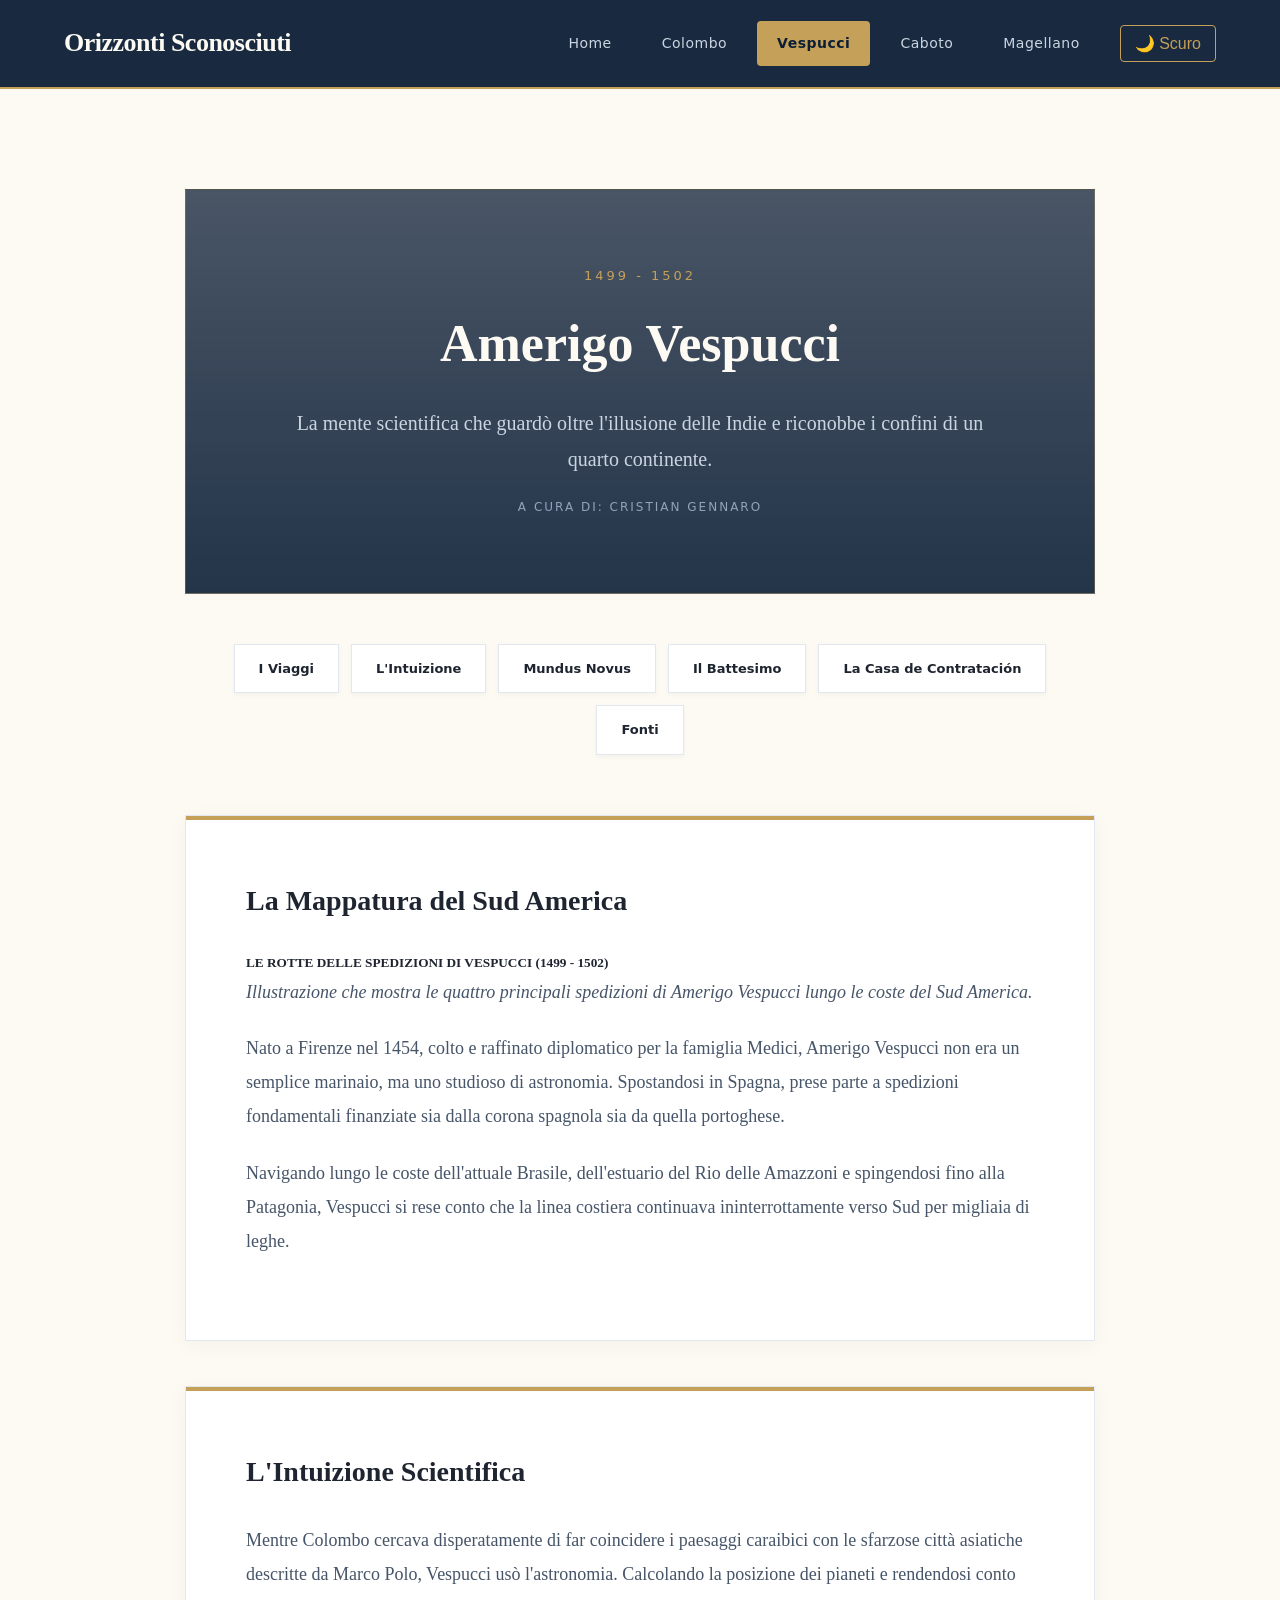
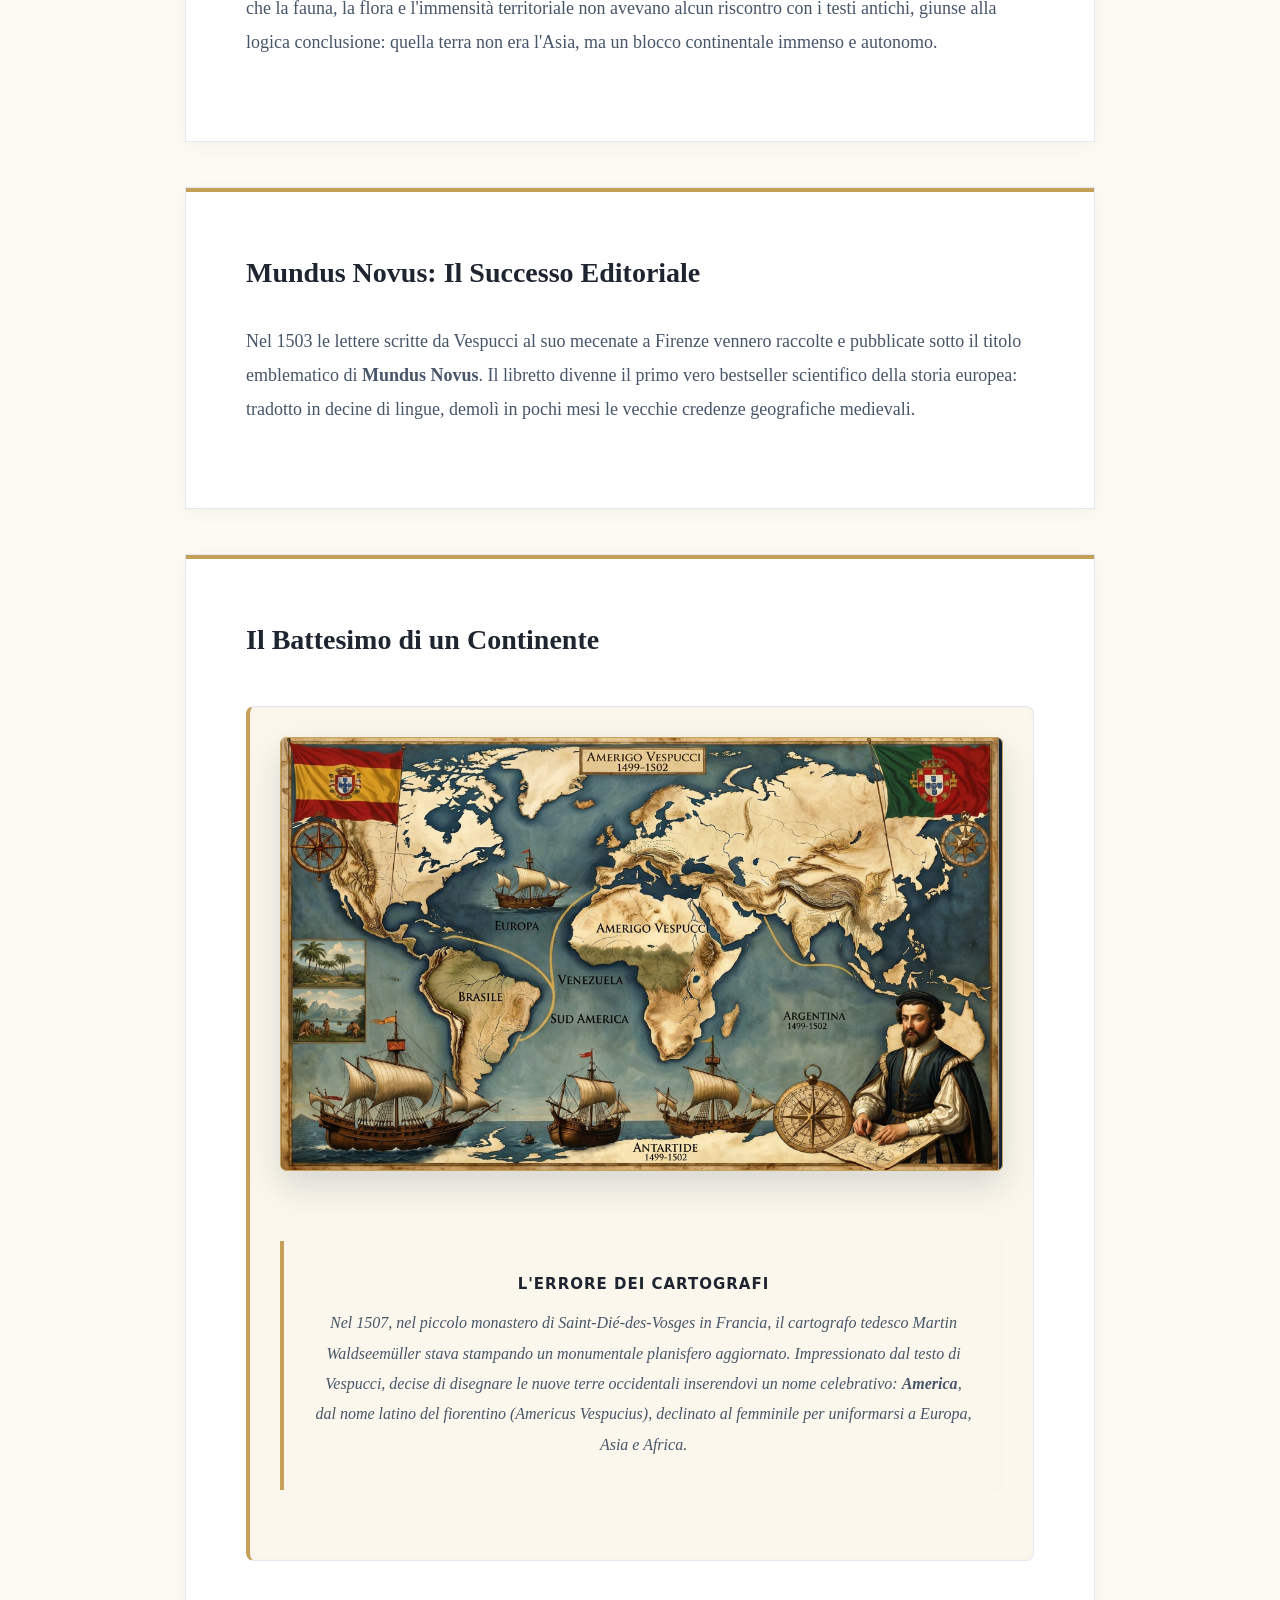
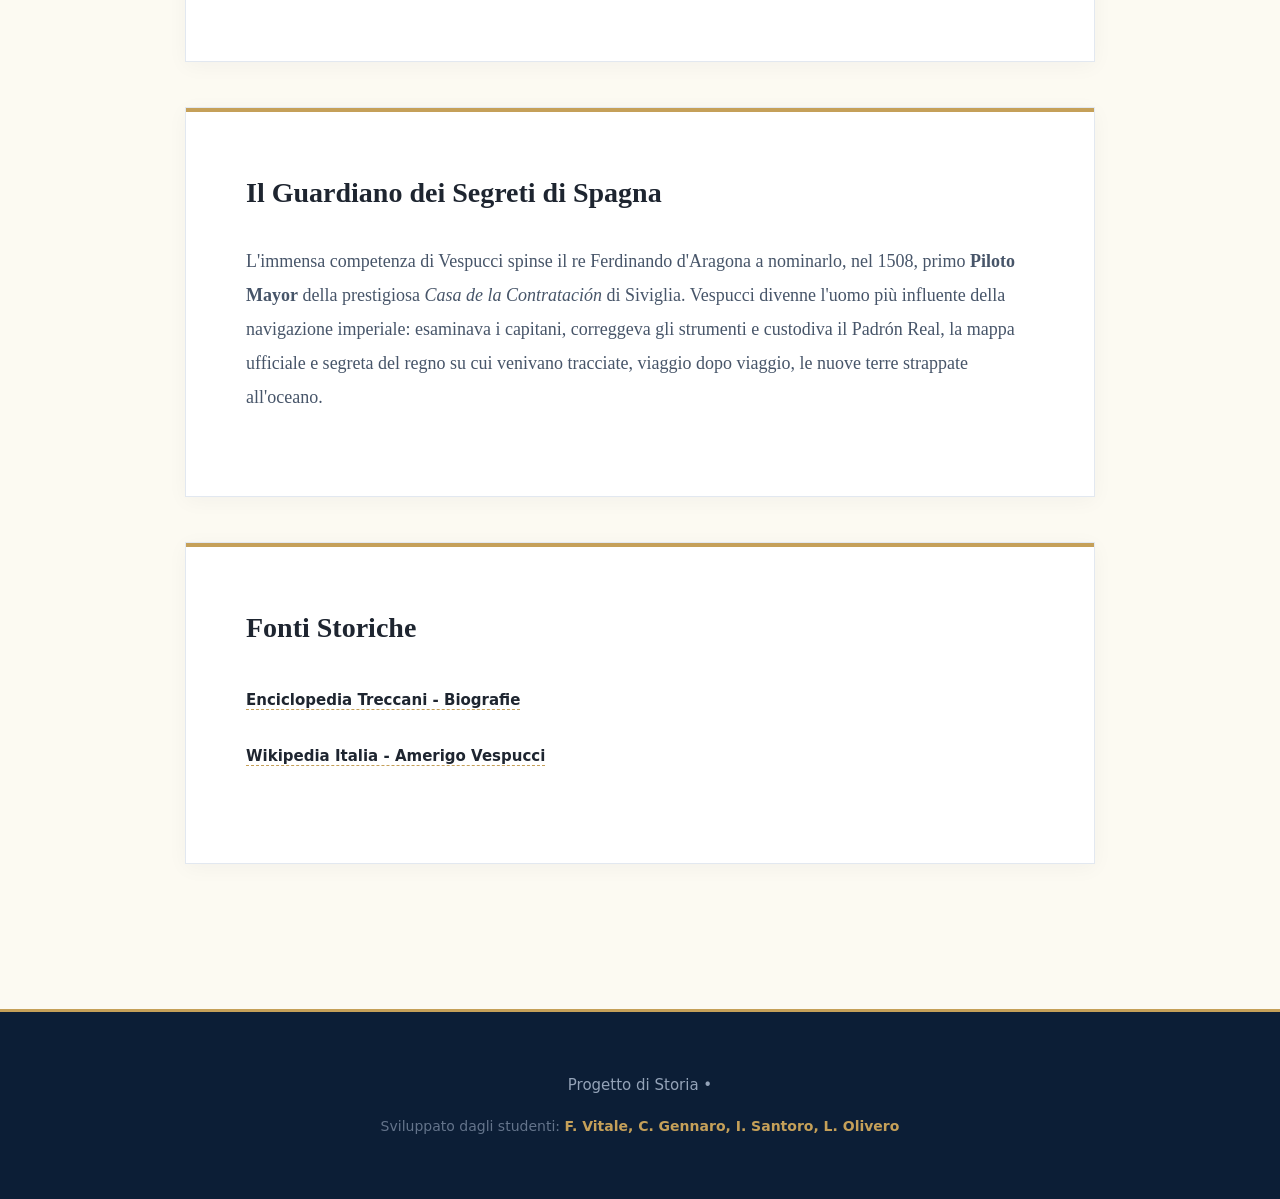
==== commit fe882cc2: "Fix typo in heading for Amerigo Vespucci page" ====
--- a/amerigo.html
+++ b/amerigo.html
@@ -129,7 +129,7 @@
      class="img-mappa">
         <div class="info-box">
 
-            <h5>Il Errore dei Cartografi</h5>
+            <h5>l'Errore dei Cartografi</h5>
 
             <p>
                 Nel 1507, nel piccolo monastero di
@@ -228,4 +228,4 @@
 <script src="main.js"></script>
 
 </body>
-</html> +</html> 
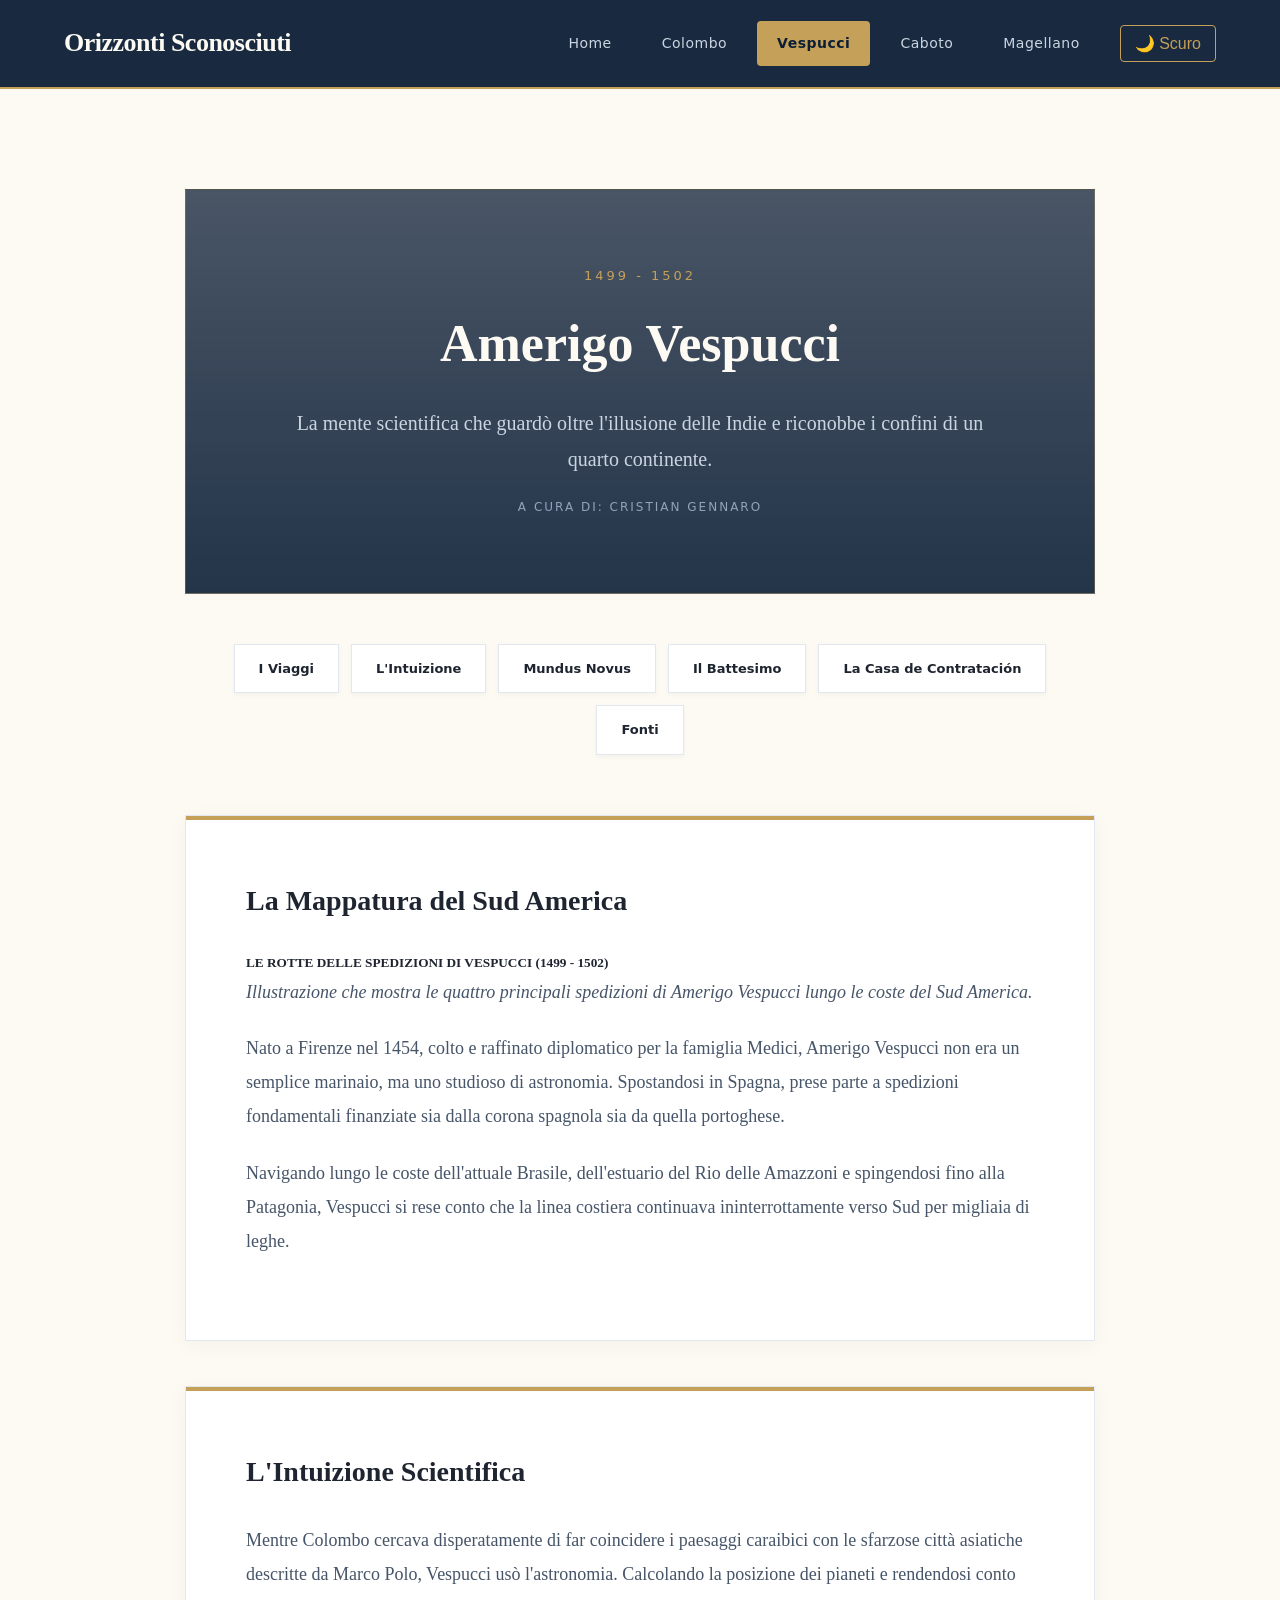
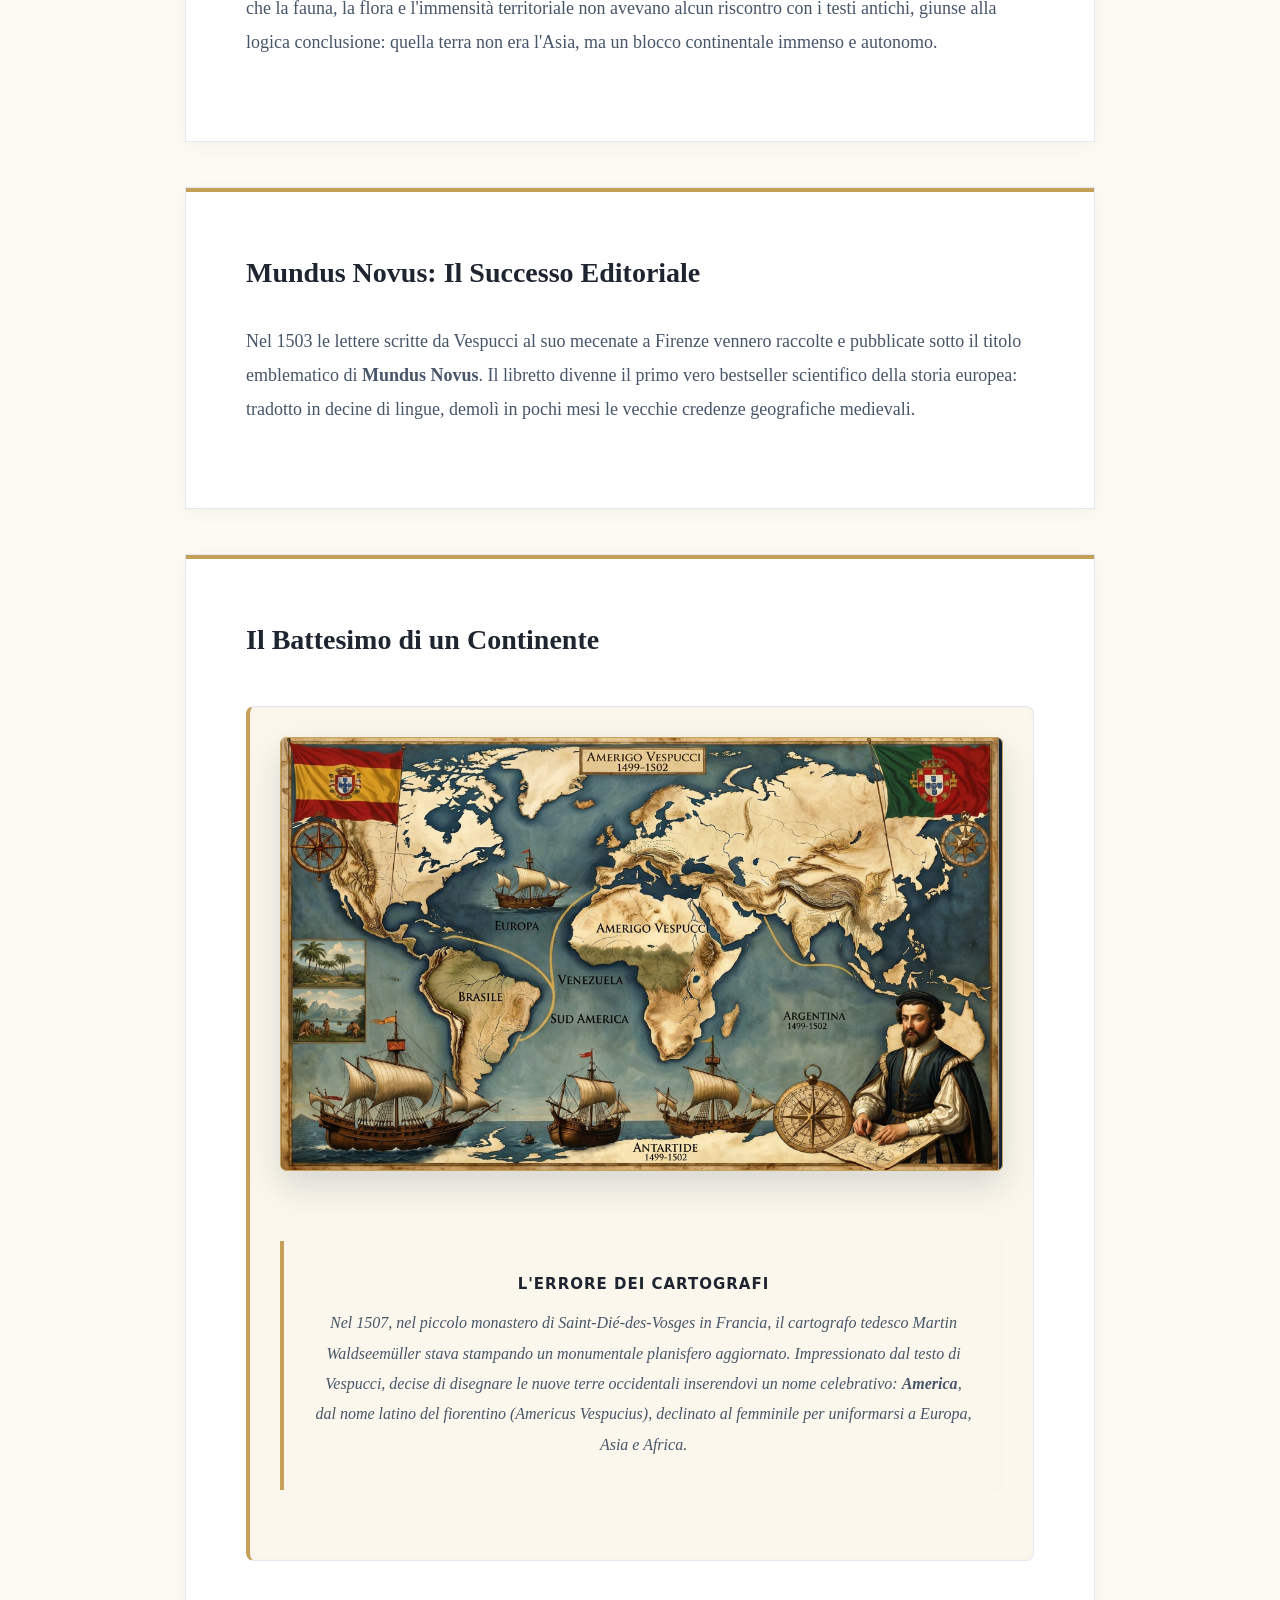
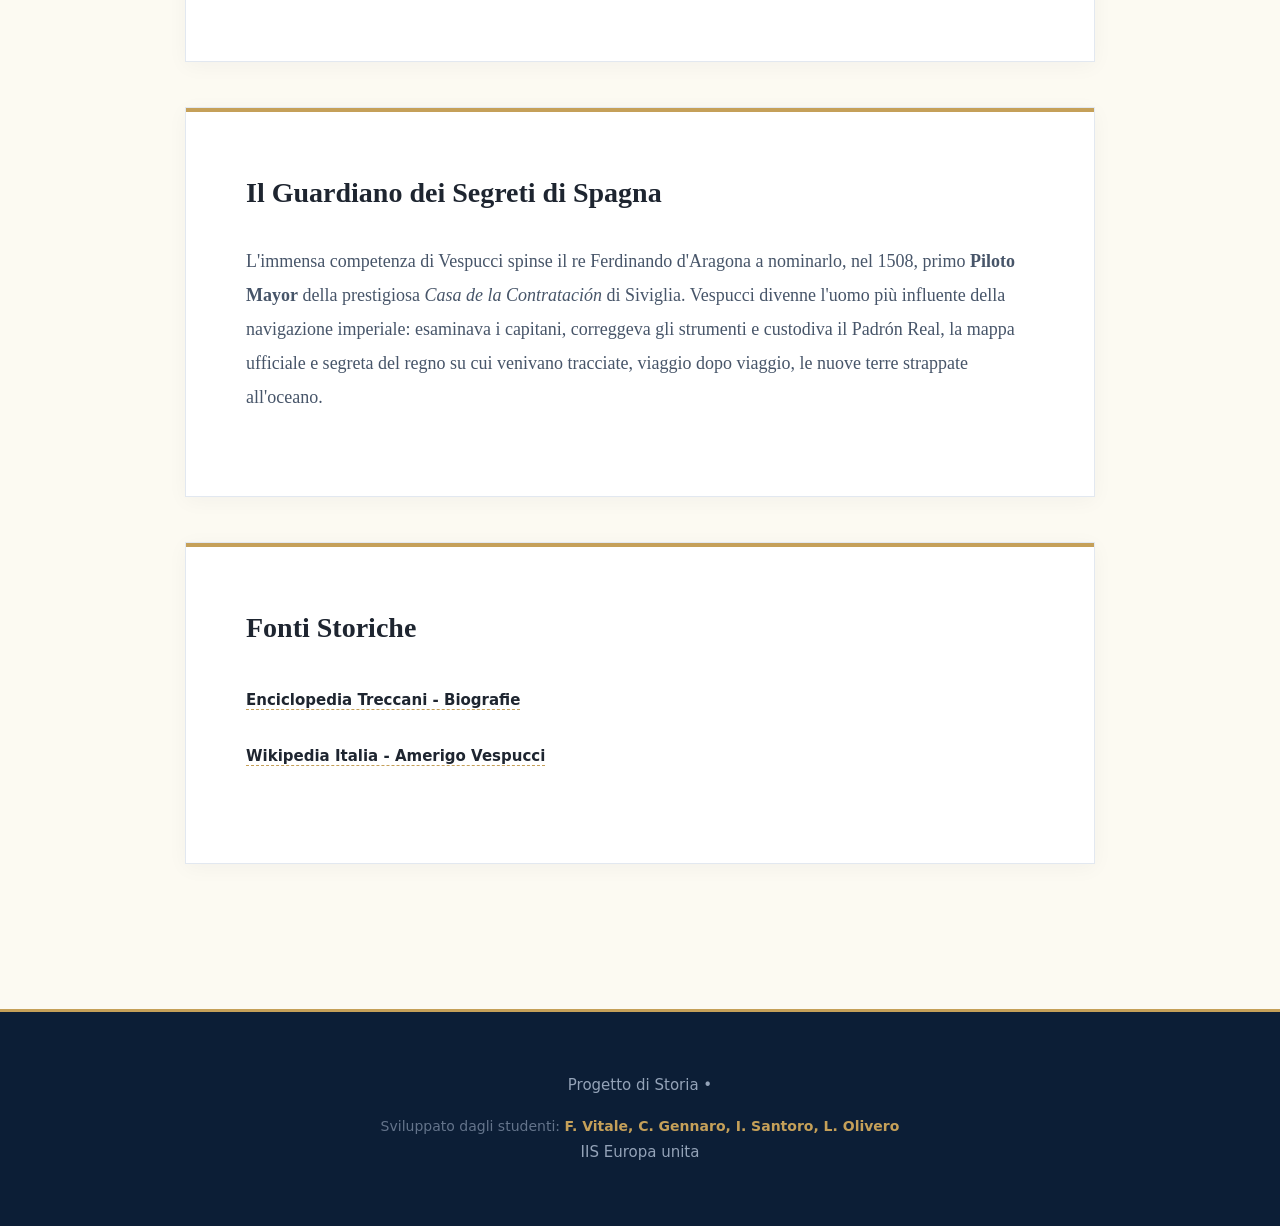
==== commit 8ed00b97: "Add "IIS Europa unita" credit to footers and update date range for Caboto" ====
--- a/amerigo.html
+++ b/amerigo.html
@@ -214,6 +214,7 @@
             I. Santoro, L. Olivero
         </span>
     </p>
+    <p> IIS Europa unita </p>
 
 </footer>
 
--- a/navigatori.css
+++ b/navigatori.css
@@ -145,7 +145,7 @@
         rgba(12, 30, 54, 0.9)
     ),
 
-    url("https://upload.wikimedia.org/wikipedia/commons/0/05/Viajes_de_colon.svg");
+    url("https://www.raicultura.it/dl/img/2019/06/10/1560178464139_magellano.jpg");
 
     background-size: cover;
     background-position: center;
@@ -167,7 +167,7 @@
     ),
 
     /* Immagine incorporata base64 */
-    url("data:image/jpeg;base64,...");
+    url("https://www.welfarenetwork.it/media/2020/10/70354/f1_0_accaddeoggi-12-ottobre-1492-il-genovese-cristoforo-colombo-scopre-l-america.jpg");
 
     /* Copertura completa */
     background-size: cover;
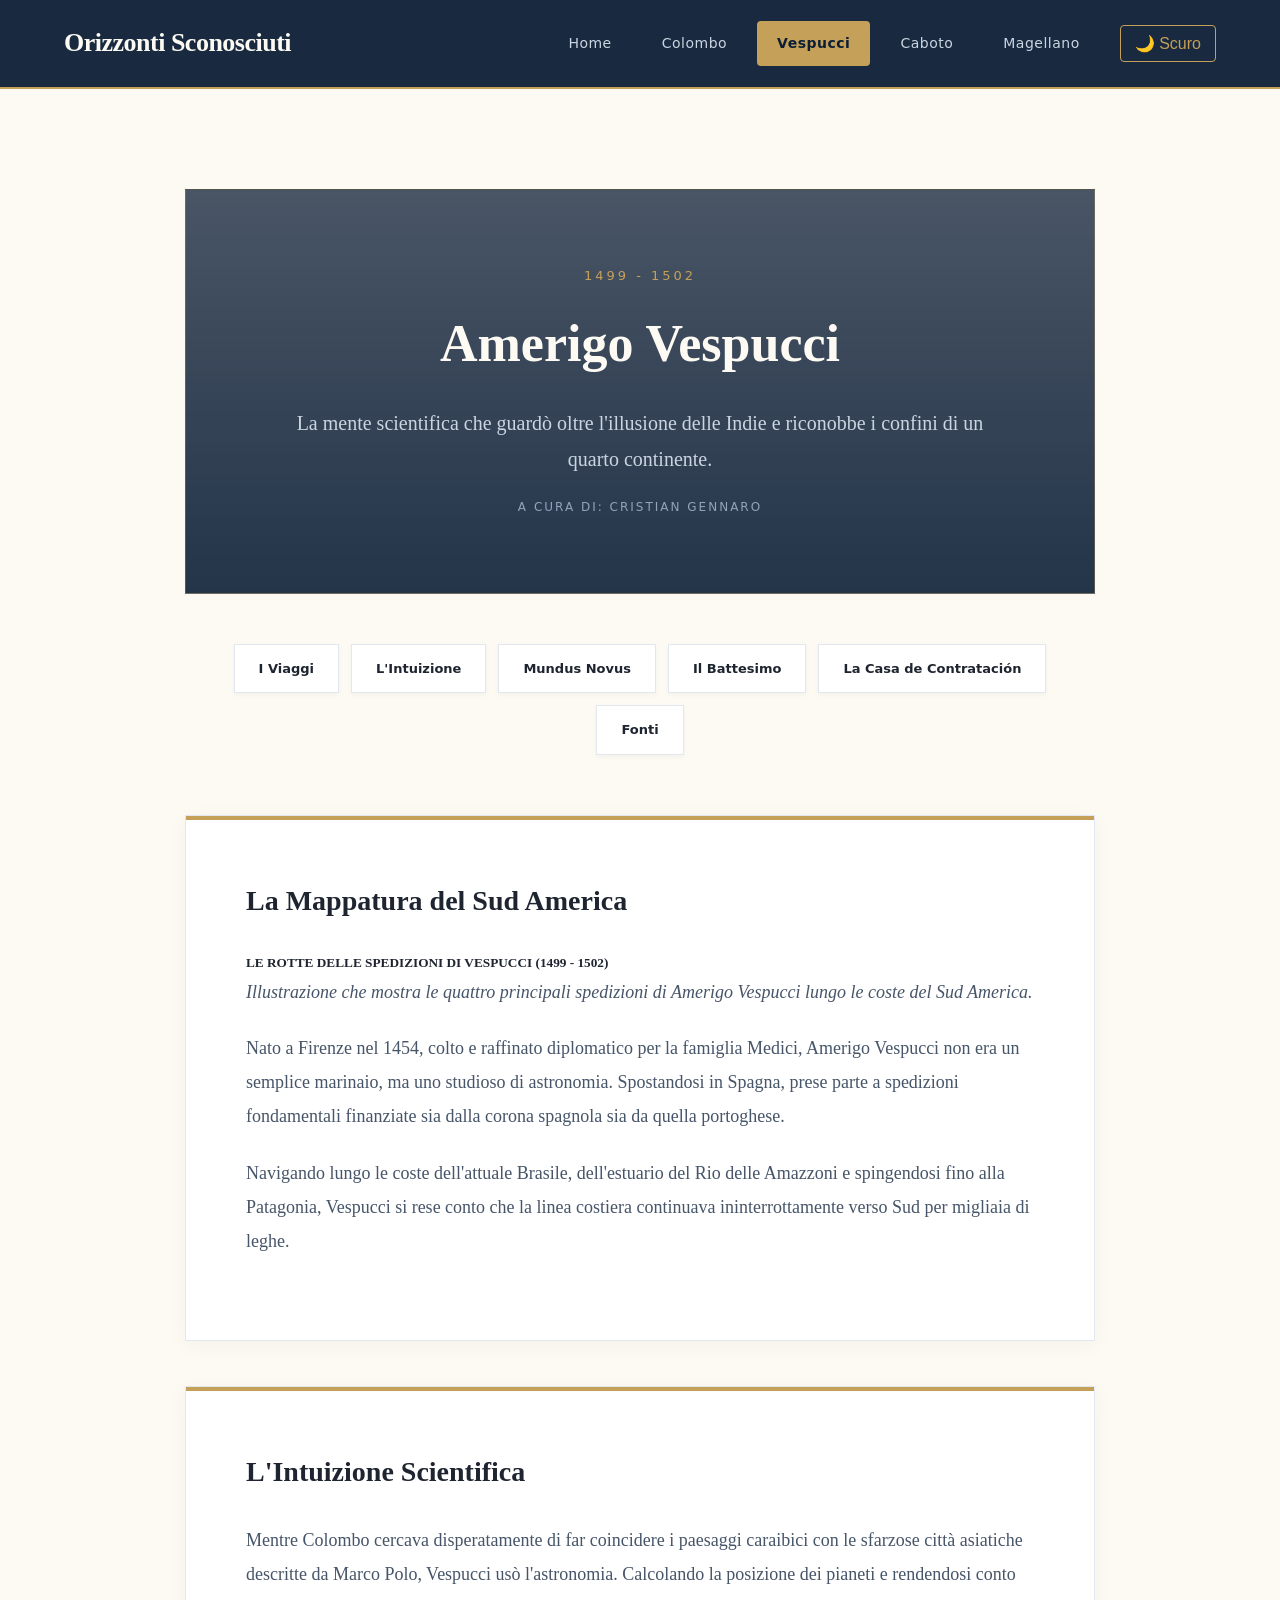
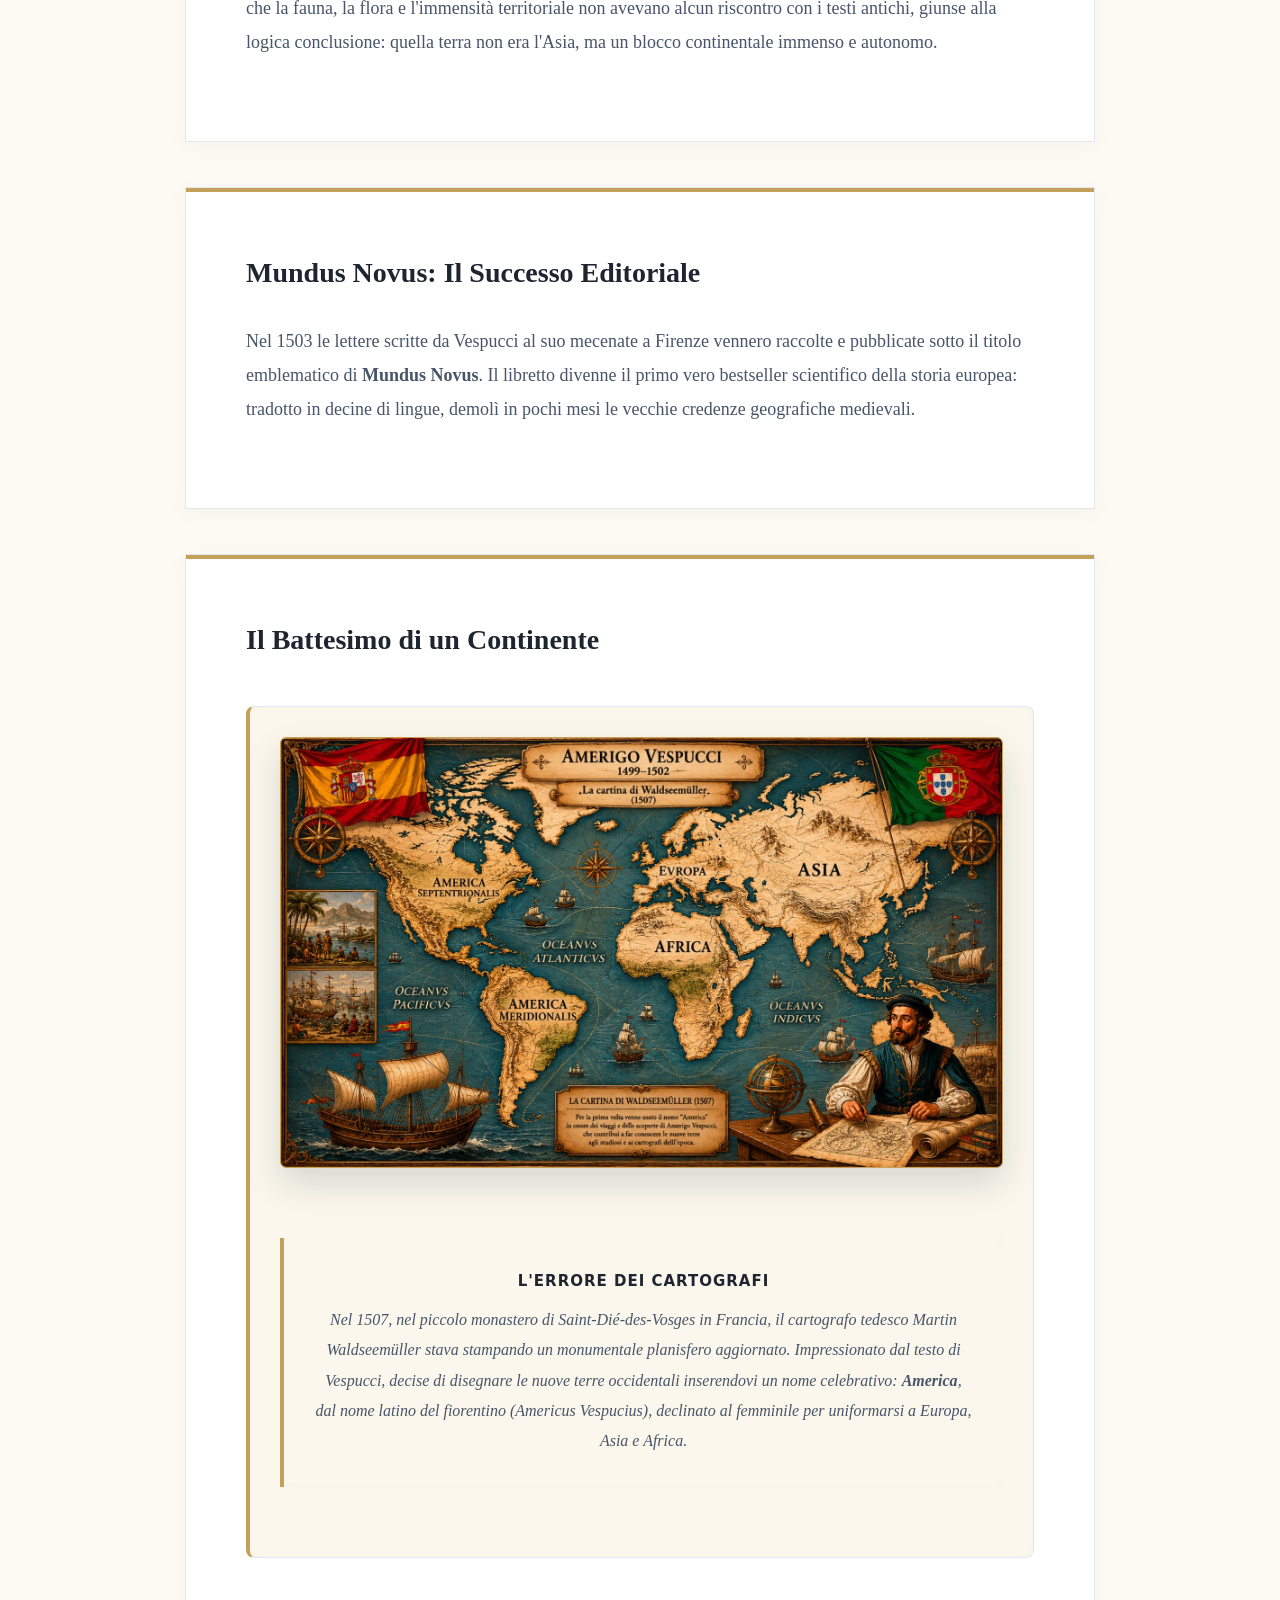
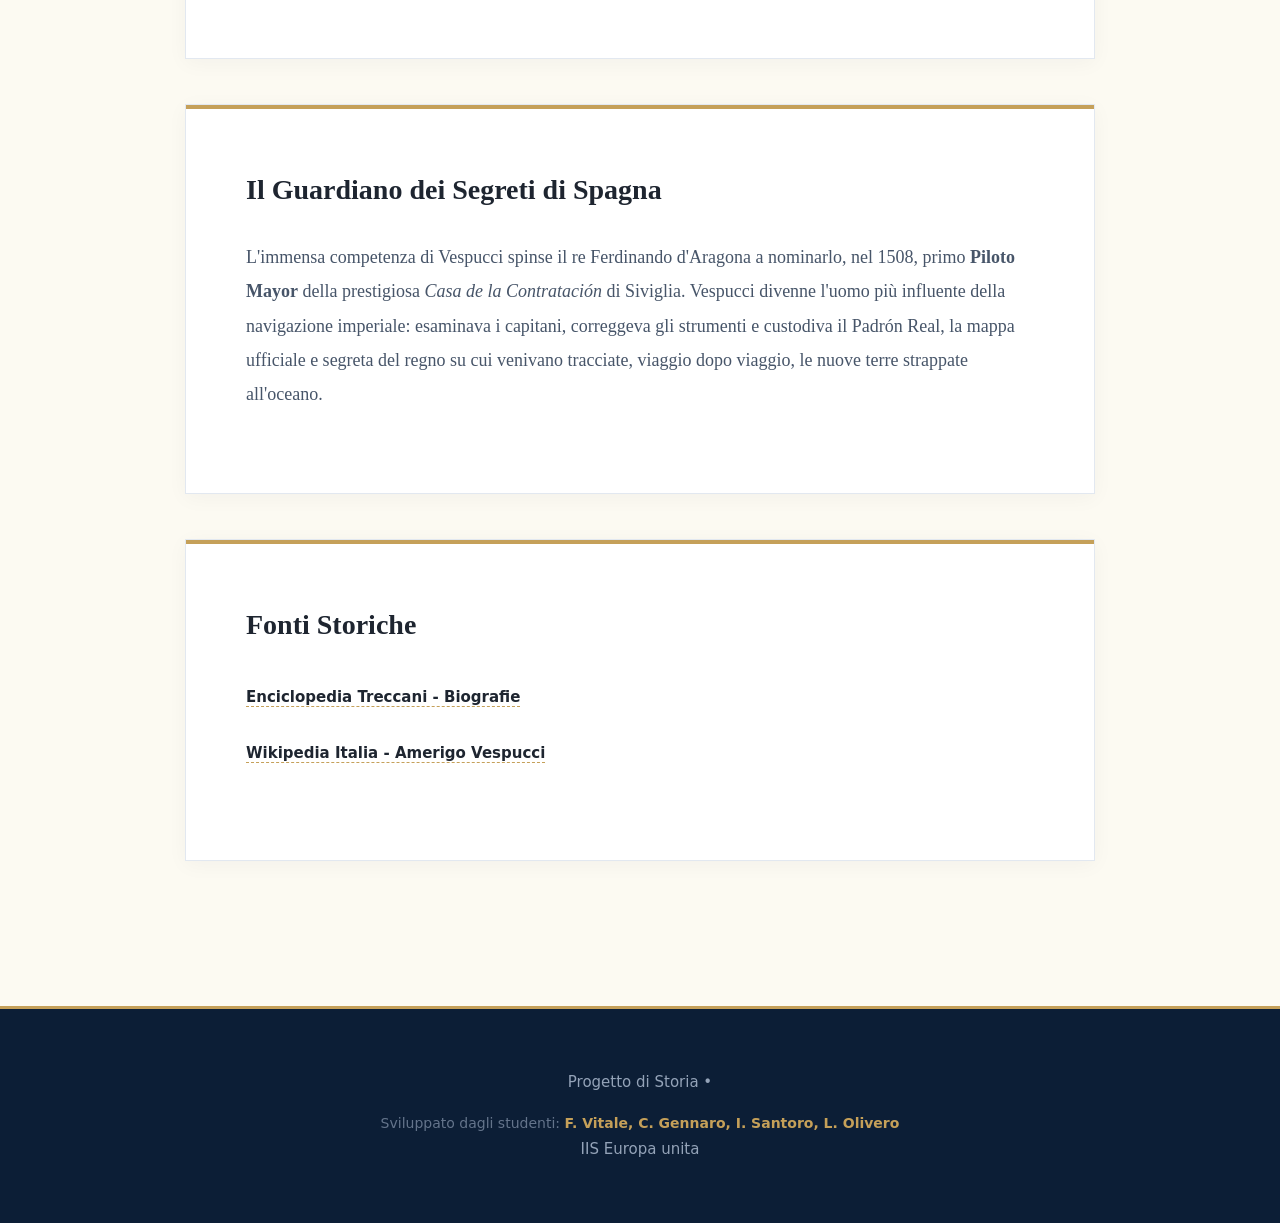
==== commit 613d5624: "Update amerigo.html" ====
--- a/amerigo.html
+++ b/amerigo.html
@@ -124,7 +124,7 @@
 
         <h3>Il Battesimo di un Continente</h3>
  <div class="info-box mappa-vespucci">
-            <img src="vespucci.png" 
+            <img src="vespucciiii.jpeg" 
      alt="Mappa storica dei viaggi di Amerigo Vespucci 1499-1502"
      class="img-mappa">
         <div class="info-box">
